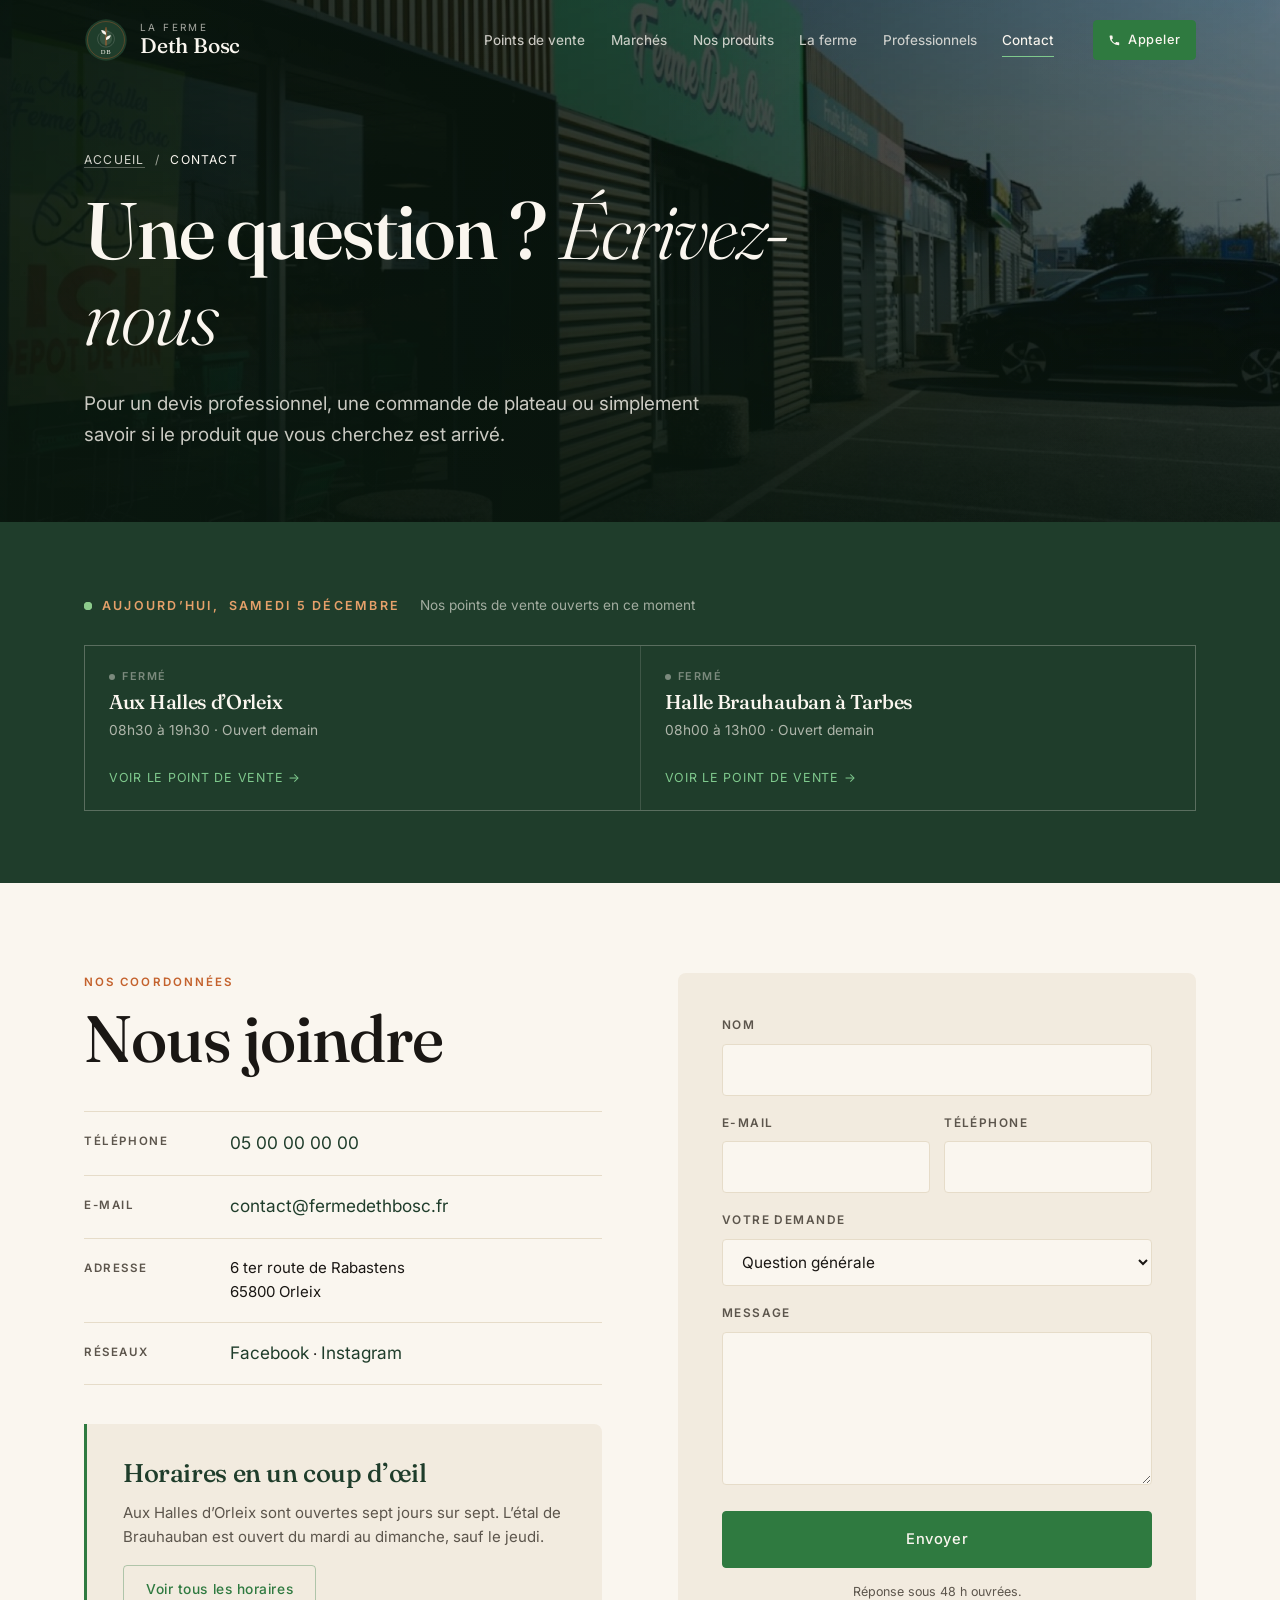
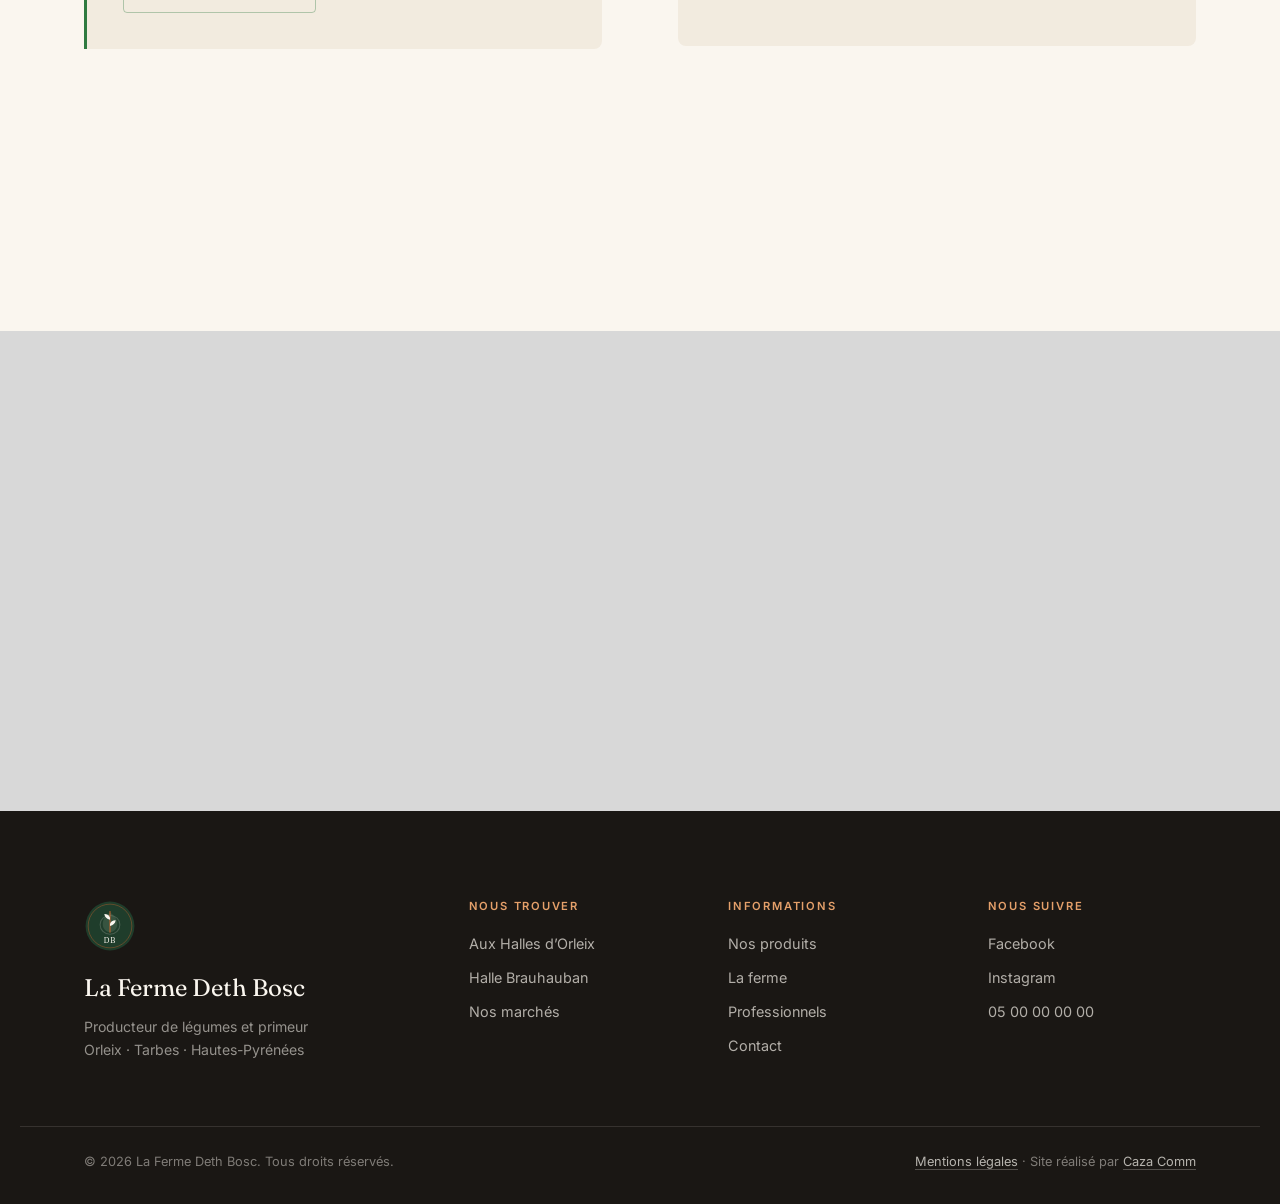
==== contact.html @ b9a53941 "V1.3 : les vraies photos et un bandeau video reseaux sociaux PHOTOS 49 fichiers recus, tries un par " ====
<!doctype html>
<html lang="fr">
<head>
<meta charset="utf-8">
<meta name="viewport" content="width=device-width, initial-scale=1">
<title>Contact | La Ferme Deth Bosc, Orleix et Tarbes</title>
<meta name="description" content="Contactez la Ferme Deth Bosc : téléphone, e-mail, adresse du magasin d’Orleix et formulaire pour vos demandes de devis ou de commandes.">
<link rel="canonical" href="https://cazacomm.github.io/ferme-deth-bosc/contact.html">
<meta name="theme-color" content="#1F3D2B">

<meta property="og:type" content="website">
<meta property="og:locale" content="fr_FR">
<meta property="og:site_name" content="La Ferme Deth Bosc">
<meta property="og:title" content="Contact | La Ferme Deth Bosc, Orleix et Tarbes">
<meta property="og:description" content="Contactez la Ferme Deth Bosc : téléphone, e-mail, adresse du magasin d’Orleix et formulaire pour vos demandes de devis ou de commandes.">
<meta property="og:url" content="https://cazacomm.github.io/ferme-deth-bosc/contact.html">
<meta property="og:image" content="https://cazacomm.github.io/ferme-deth-bosc/assets/img/og-image.jpg">
<meta name="twitter:card" content="summary_large_image">

<link rel="icon" href="assets/img/favicon.svg" type="image/svg+xml">
<link rel="apple-touch-icon" href="assets/img/logo.svg">

<link rel="preconnect" href="https://fonts.googleapis.com">
<link rel="preconnect" href="https://fonts.gstatic.com" crossorigin>
<link href="https://fonts.googleapis.com/css2?family=Fraunces:ital,opsz,wght@0,9..144,300..800;1,9..144,300..700&family=Inter:wght@300;400;500;600&display=swap" rel="stylesheet">
<link rel="stylesheet" href="assets/css/style.css">
</head>
<body class="page">

<a class="skip-link" href="#contenu">Aller au contenu</a>

<!-- ===================================================================
     EN-TÊTE COMMUN : identique sur toutes les pages.
     Toute modification ici doit être répercutée sur chaque fichier .html
     =================================================================== -->
<header class="site-header" id="header">
  <div class="shell header-inner">
    <a class="brand" href="index.html" aria-label="La Ferme Deth Bosc, retour à l’accueil">
      <img src="assets/img/logo.svg" alt="" class="brand__mark" width="44" height="44">
      <span class="brand__text">
        <span class="brand__line1">La Ferme</span>
        <span class="brand__line2">Deth Bosc</span>
      </span>
    </a>

    <nav class="nav" id="nav" aria-label="Navigation principale">
      <a href="points-de-vente.html">Points de vente</a>
      <a href="marches.html">Marchés</a>
      <a href="nos-produits.html">Nos produits</a>
      <a href="la-ferme.html">La ferme</a>
      <a href="professionnels.html">Professionnels</a>
      <a href="contact.html" class="is-active" aria-current="page">Contact</a>
    </nav>

    <a class="btn btn--sm btn--solid header-cta" href="tel:+33500000000" data-needs="telephone">
      <svg viewBox="0 0 24 24" aria-hidden="true" class="ico"><path d="M6.6 10.8a15.1 15.1 0 0 0 6.6 6.6l2.2-2.2a1 1 0 0 1 1-.25 11.4 11.4 0 0 0 3.6.58 1 1 0 0 1 1 1V20a1 1 0 0 1-1 1A17 17 0 0 1 3 4a1 1 0 0 1 1-1h3.5a1 1 0 0 1 1 1c0 1.25.2 2.46.57 3.6a1 1 0 0 1-.25 1z"/></svg>
      <span>Appeler</span>
    </a>

    <button class="burger" id="burger" aria-expanded="false" aria-controls="nav">
      <span class="burger__bars" aria-hidden="true"><span></span><span></span><span></span></span>
      <span class="burger__label">Menu</span>
    </button>
  </div>
</header>
<main id="contenu">
<header class="page-hero">
  <div class="page-hero__media" aria-hidden="true">
    <img src="assets/img/hero/ban-contact.jpg" alt="" fetchpriority="high">
  </div>
  <div class="page-hero__veil" aria-hidden="true"></div>
  <div class="shell page-hero__inner">
    <nav class="crumb" aria-label="Fil d’Ariane">
      <a href="index.html">Accueil</a>
      <span aria-hidden="true">/</span>
      <span aria-current="page">Contact</span>
    </nav>
    <h1 class="page-hero__title">Une question&nbsp;? <span class="ital">Écrivez-nous</span></h1>
    <p class="page-hero__lead">Pour un devis professionnel, une commande de plateau ou simplement savoir si le produit que vous cherchez est arrivé.</p>
  </div>
</header>

<section class="today" id="aujourdhui" aria-labelledby="today-title">
  <div class="shell">
    <div class="today__head">
      <h2 id="today-title" class="today__title">
        <span class="pulse" aria-hidden="true"></span>
        Aujourd’hui, <span id="today-date"></span>
      </h2>
      <p class="today__sub">Nos points de vente ouverts en ce moment</p>
    </div>
    <div class="today__grid" id="today-grid"></div>
  </div>
</section>

<section class="section">
  <div class="shell contact__grid">
    <div class="contact__txt">
      <p class="eyebrow reveal">Nos coordonnées</p>
      <h2 class="sec-title reveal">Nous joindre</h2>
      <ul class="contact__list reveal">
        <li data-needs="telephone">
          <span class="contact__lab">Téléphone</span>
          <a href="tel:+33500000000">05 00 00 00 00</a>
        </li>
        <li data-needs="email">
          <span class="contact__lab">E-mail</span>
          <a href="mailto:contact@fermedethbosc.fr">contact@fermedethbosc.fr</a>
        </li>
        <li>
          <span class="contact__lab">Adresse</span>
          <span>6 ter route de Rabastens<br>65800 Orleix</span>
        </li>
        <li data-needs="reseaux-sociaux">
          <span class="contact__lab">Réseaux</span>
          <span><a href="#" target="_blank" rel="noopener">Facebook</a> · <a href="#" target="_blank" rel="noopener">Instagram</a></span>
        </li>
      </ul>

      <div class="notice reveal" style="margin-top:2.6em">
        <h3>Horaires en un coup d’œil</h3>
        <p>Aux Halles d’Orleix sont ouvertes sept jours sur sept. L’étal de Brauhauban est ouvert du mardi au dimanche, sauf le jeudi.</p>
        <p><a class="btn btn--ghost" href="points-de-vente.html">Voir tous les horaires</a></p>
      </div>
    </div>

    <form class="contact__form reveal" id="ct" action="#" method="post" data-needs="formulaire-backend">
      <div class="field">
        <label for="ct-nom">Nom</label>
        <input id="ct-nom" name="nom" type="text" autocomplete="name" required>
      </div>
      <div class="field-row">
        <div class="field">
          <label for="ct-mail">E-mail</label>
          <input id="ct-mail" name="email" type="email" autocomplete="email" required>
        </div>
        <div class="field">
          <label for="ct-tel">Téléphone</label>
          <input id="ct-tel" name="tel" type="tel" autocomplete="tel">
        </div>
      </div>
      <div class="field">
        <label for="ct-sujet">Votre demande</label>
        <select id="ct-sujet" name="sujet">
          <option>Question générale</option>
          <option>Devis professionnel : demi-gros</option>
          <option>Pomme de terre en gros</option>
          <option>Plateau ou corbeille pour un événement</option>
        </select>
      </div>
      <div class="field">
        <label for="ct-msg">Message</label>
        <textarea id="ct-msg" name="message" rows="5" required></textarea>
      </div>
      <button class="btn btn--solid btn--lg btn--full" type="submit">Envoyer</button>
      <p class="form__note">Réponse sous 48 h ouvrées.</p>
    </form>

  </div>
</section>

<div class="map reveal">
  <iframe
    title="Carte des Halles de la Ferme Deth Bosc à Orleix"
    src="https://www.google.com/maps?q=6+ter+route+de+Rabastens+65800+Orleix&output=embed"
    loading="lazy" referrerpolicy="no-referrer-when-downgrade"></iframe>
</div>

</main>

<!-- ===================================================================
     PIED DE PAGE COMMUN : identique sur toutes les pages.
     =================================================================== -->
<footer class="site-footer">
  <div class="shell footer__grid">
    <div class="footer__brand">
      <img src="assets/img/logo.svg" alt="" width="52" height="52">
      <p class="footer__name">La Ferme Deth Bosc</p>
      <p class="footer__tag">Producteur de légumes et primeur<br>Orleix · Tarbes · Hautes-Pyrénées</p>
    </div>
    <nav class="footer__col" aria-label="Nous trouver">
      <h3>Nous trouver</h3>
      <a href="points-de-vente.html">Aux Halles d’Orleix</a>
      <a href="points-de-vente.html#brauhauban">Halle Brauhauban</a>
      <a href="marches.html">Nos marchés</a>
    </nav>
    <nav class="footer__col" aria-label="Informations">
      <h3>Informations</h3>
      <a href="nos-produits.html">Nos produits</a>
      <a href="la-ferme.html">La ferme</a>
      <a href="professionnels.html">Professionnels</a>
      <a href="contact.html">Contact</a>
    </nav>
    <div class="footer__col">
      <h3>Nous suivre</h3>
      <a href="#" target="_blank" rel="noopener" data-needs="reseaux-sociaux">Facebook</a>
      <a href="#" target="_blank" rel="noopener" data-needs="reseaux-sociaux">Instagram</a>
      <a href="tel:+33500000000" data-needs="telephone">05 00 00 00 00</a>
    </div>
  </div>
  <div class="shell footer__bottom">
    <p>© <span id="year">2026</span> La Ferme Deth Bosc. Tous droits réservés.</p>
    <p><a href="mentions-legales.html">Mentions légales</a> · Site réalisé par <a href="https://cazacomm.fr" target="_blank" rel="noopener">Caza Comm</a></p>
  </div>
</footer>

<script src="assets/js/main.js" defer></script>
</body>
</html>
---- assets/css/style.css ----
/* =========================================================
   La Ferme Deth Bosc, V1
   Direction : Terroir premium
   ========================================================= */

:root{
  /* Couleurs */
  --cream:      #FAF6EF;
  --cream-2:    #F2EBDF;
  --sand:       #E6DCC9;
  --green:      #1F3D2B;   /* fonds sombres */
  --green-2:    #2E5740;
  --green-soft: #8FA98F;
  --green-vif:  #2F7A40;   /* boutons et liens sur fond clair */
  --green-vif-2:#276A38;   /* survol */
  --green-clair:#7FC98D;   /* liens et accents sur fond sombre */
  --terra:      #C4622D;
  --terra-2:    #A44E20;
  --ink:        #1A1714;
  --ink-soft:   #5C554C;
  --white:      #FFFFFF;

  /* Typo */
  --serif: "Fraunces", Georgia, "Times New Roman", serif;
  --sans:  "Inter", -apple-system, BlinkMacSystemFont, "Segoe UI", sans-serif;

  /* Mesures */
  --shell: 1240px;
  --gutter: clamp(20px, 5vw, 64px);
  --radius: 4px;
  --radius-lg: 8px;

  /* Rythme */
  --sec-y: clamp(72px, 11vw, 160px);

  --ease: cubic-bezier(.22,.61,.36,1);
}

/* ---------- Reset ---------- */
*,*::before,*::after{ box-sizing:border-box; }
html{ -webkit-text-size-adjust:100%; }
html:not([data-lenis]) { scroll-behavior:smooth; }
body{
  margin:0;
  background:var(--cream);
  color:var(--ink);
  font-family:var(--sans);
  font-size:clamp(15px,1.05vw,17px);
  line-height:1.65;
  font-weight:400;
  -webkit-font-smoothing:antialiased;
  overflow-x:hidden;
}
img,svg,video,iframe{ display:block; max-width:100%; }
img{ height:auto; }
a{ color:inherit; }
button{ font:inherit; color:inherit; }
h1,h2,h3,h4{ margin:0; font-family:var(--serif); font-weight:500; line-height:1.08; letter-spacing:-.015em; }
p{ margin:0 0 1em; }
ul,ol{ margin:0; padding:0; list-style:none; }
table{ border-collapse:collapse; width:100%; }

.sr-only{
  position:absolute; width:1px; height:1px; padding:0; margin:-1px;
  overflow:hidden; clip:rect(0 0 0 0); white-space:nowrap; border:0;
}
.skip-link{
  position:absolute; left:-9999px; top:0; z-index:200;
  background:var(--green-vif); color:var(--cream); padding:12px 20px;
}
.skip-link:focus{ left:8px; top:8px; }
:focus-visible{ outline:2px solid var(--green-vif); outline-offset:3px; }

.shell{ width:100%; max-width:var(--shell); margin-inline:auto; padding-inline:var(--gutter); }
.ital{ font-style:italic; font-weight:300; }
.ico{ width:1em; height:1em; fill:currentColor; flex:none; }

/* ---------- Typo utilitaires ---------- */
.eyebrow{
  font-family:var(--sans);
  font-size:.72rem; font-weight:600; letter-spacing:.18em; text-transform:uppercase;
  color:var(--terra); margin:0 0 1.1em;
}
.sec-title{
  font-size:clamp(2.1rem,5.4vw,4.1rem);
  margin:0 0 .4em;
}
.sec-lead{
  font-size:clamp(1.02rem,1.5vw,1.2rem);
  color:var(--ink-soft); max-width:56ch; margin:0;
}
.sec-head{ max-width:760px; margin-bottom:clamp(40px,6vw,76px); }
.sec-head--light{ color:var(--cream); }
.sec-head--light .sec-lead{ color:rgba(250,246,239,.72); }
.sec-head--light .eyebrow{ color:#E5A06A; }

.prose p{ color:var(--ink-soft); font-size:1.02rem; }
.prose p:first-child{ color:var(--ink); font-size:1.14rem; }

/* ---------- Boutons ---------- */
.btn{
  --bg:var(--green-vif); --fg:var(--cream); --bd:var(--green-vif);
  display:inline-flex; align-items:center; justify-content:center; gap:.6em;
  padding:.85em 1.6em;
  font-size:.86rem; font-weight:500; letter-spacing:.04em;
  text-decoration:none; border:1px solid var(--bd); border-radius:var(--radius);
  background:var(--bg); color:var(--fg);
  cursor:pointer; position:relative; overflow:hidden;
  transition:transform .35s var(--ease), background .3s, color .3s, border-color .3s;
}
.btn > *{ position:relative; z-index:1; }
.btn:hover{ background:var(--green-vif-2); border-color:var(--green-vif-2); color:var(--white); }
.btn:active{ transform:translateY(1px); }
.btn--ghost{ background:transparent; color:var(--green-vif); border-color:rgba(47,122,64,.34); }
.btn--ghost:hover{ background:var(--green-vif); border-color:var(--green-vif); color:var(--cream); }
.btn--lg{ padding:1.05em 2.1em; font-size:.92rem; }
.btn--sm{ padding:.65em 1.1em; font-size:.8rem; }
.btn--full{ width:100%; }

/* =========================================================
   HEADER
   ========================================================= */
.site-header{
  position:fixed; inset:0 0 auto 0; z-index:100;
  padding:18px 0;
  transition:background .4s var(--ease), padding .4s var(--ease), box-shadow .4s;
}
body.page .site-header{ background:rgba(250,246,239,.9); backdrop-filter:blur(14px); -webkit-backdrop-filter:blur(14px); }
body.page .site-header.is-hero-light{ background:transparent; backdrop-filter:none; -webkit-backdrop-filter:none; }
.site-header.is-stuck{
  background:rgba(250,246,239,.88);
  backdrop-filter:blur(14px); -webkit-backdrop-filter:blur(14px);
  padding:10px 0;
  box-shadow:0 1px 0 rgba(31,61,43,.1);
}
.header-inner{ display:flex; align-items:center; gap:clamp(16px,3vw,40px); }

.brand{ display:flex; align-items:center; gap:12px; text-decoration:none; margin-right:auto; }
.brand__mark{ width:44px; height:44px; transition:transform .5s var(--ease); }
.brand:hover .brand__mark{ transform:rotate(-8deg) scale(1.06); }
.brand__text{ display:flex; flex-direction:column; line-height:1; }
.brand__line1{ font-family:var(--sans); font-size:.62rem; letter-spacing:.24em; text-transform:uppercase; color:var(--ink-soft); }
.brand__line2{ font-family:var(--serif); font-size:1.32rem; font-weight:500; color:var(--green); letter-spacing:-.01em; margin-top:2px; }
.is-hero-light .brand__line1{ color:rgba(250,246,239,.65); }
.is-hero-light .brand__line2{ color:var(--cream); }
.is-hero-light .nav a{ color:rgba(250,246,239,.78); }
.is-hero-light .nav a:hover,
.is-hero-light .nav a.is-active{ color:var(--cream); }
.is-hero-light .nav a::after{ background:var(--green-clair); }
.is-hero-light .burger__bars span{ background:var(--cream); }
.is-hero-light .header-cta{ background:var(--green-vif); color:var(--cream); border-color:var(--green-vif); }
.is-hero-light .header-cta:hover{ background:var(--green-clair); border-color:var(--green-clair); color:#12291B; }

.nav{ display:flex; gap:clamp(14px,2vw,30px); }
.nav a{
  position:relative; text-decoration:none; font-size:.85rem; font-weight:450;
  color:var(--ink-soft); padding:6px 0; transition:color .3s;
}
.nav a::after{
  content:""; position:absolute; left:0; bottom:0; height:1px; width:100%;
  background:var(--green-vif); transform:scaleX(0); transform-origin:right;
  transition:transform .4s var(--ease);
}
.nav a:hover{ color:var(--green-vif); }
.nav a:hover::after{ transform:scaleX(1); transform-origin:left; }
.nav a.is-active{ color:var(--green-vif); }
.nav a.is-active::after{ transform:scaleX(1); }

.burger{
  display:none; align-items:center; gap:9px;
  background:none; border:0; padding:8px 4px; cursor:pointer;
  position:relative; z-index:3;            /* toujours au-dessus du panneau */
}
.burger__bars{ display:block; width:24px; }
.burger__bars span{
  display:block; height:1.5px; background:var(--green); margin:5px 0;
  transition:transform .35s var(--ease), opacity .25s, background .25s;
}
.burger__label{
  font-size:.72rem; font-weight:600; letter-spacing:.14em; text-transform:uppercase;
  color:var(--green); transition:color .25s;
}
.burger[aria-expanded="true"] .burger__bars span:nth-child(1){ transform:translateY(6.5px) rotate(45deg); }
.burger[aria-expanded="true"] .burger__bars span:nth-child(2){ opacity:0; }
.burger[aria-expanded="true"] .burger__bars span:nth-child(3){ transform:translateY(-6.5px) rotate(-45deg); }
/* menu ouvert : le bouton passe en clair sur le panneau vert */
body.nav-open .burger__bars span{ background:var(--cream); }
body.nav-open .burger__label{ color:var(--cream); }
.is-hero-light .burger__label{ color:var(--cream); }

@media (max-width:980px){
  .header-cta span{ display:none; }
  .header-cta{ padding:.7em; position:relative; z-index:3; }
  body.nav-open .header-cta{ opacity:0; pointer-events:none; }
  body.nav-open .site-header{ background:transparent; box-shadow:none; backdrop-filter:none; -webkit-backdrop-filter:none; }
  body.nav-open .brand__line1{ color:rgba(250,246,239,.6); }
  body.nav-open .brand__line2{ color:var(--cream); }
  .brand{ position:relative; z-index:3; }
  .burger{ display:inline-flex; }
  .nav{
    position:fixed; inset:0; z-index:2; background:var(--green);
    flex-direction:column; justify-content:center; align-items:flex-start; gap:4px;
    padding:110px var(--gutter) 60px;
    clip-path:circle(0% at calc(100% - 40px) 40px);
    transition:clip-path .7s var(--ease);
  }
  .nav.is-open{ clip-path:circle(150% at calc(100% - 40px) 40px); }
  .nav a{
    font-family:var(--serif); font-size:clamp(1.7rem,6.6vw,2.4rem); color:var(--cream);
    width:100%; padding:14px 0; border-bottom:1px solid rgba(250,246,239,.14);
    opacity:0; transform:translateY(18px);
    transition:opacity .5s var(--ease), transform .5s var(--ease), color .3s;
  }
  .nav.is-open a{ opacity:1; transform:none; }
  .nav.is-open a:nth-child(1){ transition-delay:.18s }
  .nav.is-open a:nth-child(2){ transition-delay:.24s }
  .nav.is-open a:nth-child(3){ transition-delay:.30s }
  .nav.is-open a:nth-child(4){ transition-delay:.36s }
  .nav.is-open a:nth-child(5){ transition-delay:.42s }
  .nav.is-open a:nth-child(6){ transition-delay:.48s }
  .nav a::after{ background:var(--cream); }
  body.nav-open{ overflow:hidden; }
}

/* =========================================================
   HERO
   ========================================================= */
.hero{
  position:relative; min-height:100svh; display:flex; align-items:flex-end;
  padding:140px 0 clamp(60px,9vw,110px);
  background:linear-gradient(170deg, #17301F 0%, #1F3D2B 45%, #2A4B35 100%);
  color:var(--cream); overflow:hidden; isolation:isolate;
}
/* Diaporama de fond : photos et vidéos qui s'enchaînent en fondu */
.hero__media{
  position:absolute; inset:0; z-index:-2; overflow:hidden;
  background:var(--green);
  opacity:0; transition:opacity 1.2s ease;
}
.hero__media.is-ready{ opacity:1; }
.hero__slide{
  position:absolute; inset:0; margin:0;
  opacity:0; transition:opacity 1.6s var(--ease);
}
.hero__slide.is-active{ opacity:1; }
.hero__slide img,
.hero__slide video{
  width:100%; height:100%; object-fit:cover;
  transform:scale(1.05);
}
.hero__slide.is-active img,
.hero__slide.is-active video{
  animation:kenburns 9.5s linear forwards;
}
@keyframes kenburns{
  from{ transform:scale(1.04) translate3d(0,0,0); }
  to  { transform:scale(1.15) translate3d(-1.4%,-1.2%,0); }
}

/* Voile de lisibilité par-dessus les visuels */
.hero__veil{
  position:absolute; inset:0; z-index:-1;
  background:
    linear-gradient(to right, rgba(9,22,14,.90) 0%, rgba(9,22,14,.60) 48%, rgba(9,22,14,.20) 100%),
    linear-gradient(to top, rgba(9,22,14,.86) 0%, rgba(9,22,14,.34) 52%, rgba(9,22,14,.12) 100%);
}
.hero__inner{ position:relative; }
.hero .eyebrow{ color:#E5A06A; }
.hero__title{
  font-size:clamp(3.2rem,11vw,9rem);
  line-height:.92; letter-spacing:-.035em; margin:0 0 .45em;
}
.hero__title .line{ display:block; overflow:hidden; }
.hero__title .line > span{
  display:block; transform:translateY(110%);
  animation:riseIn 1.1s var(--ease) forwards;
}
.hero__title .line:nth-child(1) > span{ animation-delay:.25s; }
.hero__title .line:nth-child(2) > span{ animation-delay:.38s; }
@keyframes riseIn{ to{ transform:none; } }

.hero__lead{
  max-width:52ch; font-size:clamp(1.02rem,1.6vw,1.25rem);
  color:rgba(250,246,239,.82);
}
.hero__lead em{ color:#E5A06A; font-style:italic; }
.hero__cta{ display:flex; flex-wrap:wrap; gap:14px; margin-top:2.2em; }
.hero__cta .btn--solid{ background:var(--green-vif); color:var(--cream); border-color:var(--green-vif); }
.hero__cta .btn--solid:hover{ background:var(--green-clair); border-color:var(--green-clair); color:#12291B; }
.hero__cta .btn--ghost{ color:var(--cream); border-color:rgba(250,246,239,.4); }
.hero__cta .btn--ghost:hover{ background:rgba(250,246,239,.12); border-color:var(--cream); }

/* =========================================================
   AUJOURD'HUI
   ========================================================= */
.today{ background:var(--green); color:var(--cream); padding:clamp(44px,6vw,72px) 0; }
.today__head{ display:flex; flex-wrap:wrap; align-items:baseline; gap:6px 20px; margin-bottom:28px; }
.today__title{
  font-family:var(--sans); font-size:.78rem; font-weight:600;
  letter-spacing:.18em; text-transform:uppercase; color:#E5A06A;
  display:inline-flex; align-items:center; gap:10px;
}
.pulse{ width:8px; height:8px; border-radius:50%; background:#8CCB8C; position:relative; }
.pulse::after{
  content:""; position:absolute; inset:0; border-radius:50%; background:#8CCB8C;
  animation:pulse 2s ease-out infinite;
}
@keyframes pulse{ to{ transform:scale(3.4); opacity:0 } }
.today__sub{ font-size:.85rem; color:rgba(250,246,239,.6); margin:0; }

.today__grid{ display:grid; grid-template-columns:repeat(auto-fit,minmax(250px,1fr)); gap:1px; background:rgba(250,246,239,.14); border:1px solid rgba(250,246,239,.14); }
.tcard{ background:var(--green); padding:22px 24px; display:flex; flex-direction:column; gap:6px; transition:background .35s; }
.tcard:hover{ background:var(--green-2); }
.tcard__status{ font-size:.68rem; font-weight:600; letter-spacing:.14em; text-transform:uppercase; display:inline-flex; align-items:center; gap:7px; }
.tcard__status::before{ content:""; width:6px; height:6px; border-radius:50%; background:currentColor; }
.tcard--open .tcard__status{ color:var(--green-clair); }
.tcard--soon .tcard__status{ color:#E8C46A; }
.tcard--closed .tcard__status{ color:rgba(250,246,239,.42); }
.tcard__name{ font-family:var(--serif); font-size:1.25rem; }
.tcard__meta{ font-size:.86rem; color:rgba(250,246,239,.66); }
.tcard__link{ margin-top:6px; font-size:.78rem; letter-spacing:.06em; text-transform:uppercase; color:var(--green-clair); text-decoration:none; }
.tcard__link:hover{ text-decoration:underline; }
.today__none{ padding:22px 24px; background:var(--green); color:rgba(250,246,239,.6); grid-column:1/-1; }

/* =========================================================
   PILIERS
   ========================================================= */
.pillars{ padding:clamp(60px,9vw,120px) 0; background:var(--cream-2); }
.pillars__grid{ display:grid; grid-template-columns:repeat(auto-fit,minmax(250px,1fr)); gap:clamp(28px,5vw,64px); }
.pillar__num{
  font-family:var(--serif); font-size:.9rem; font-style:italic;
  color:var(--terra); display:block; margin-bottom:14px;
}
.pillar h3{ font-size:clamp(1.3rem,2.2vw,1.65rem); margin-bottom:.5em; color:var(--green); }
.pillar .amp{ font-style:italic; font-weight:300; color:var(--terra); }
.pillar p{ color:var(--ink-soft); font-size:.97rem; margin:0; }

/* =========================================================
   SECTIONS génériques
   ========================================================= */
.section{ padding:var(--sec-y) 0; position:relative; }
section[id], article[id]{ scroll-margin-top:92px; }
/* une section qui suit directement une bannière n'a pas besoin d'autant d'air */
.page-hero + .section,
.page-hero + .today + .section{ padding-top:clamp(52px,7vw,96px); }

/* ---------- Bannière des pages intérieures ---------- */
.page-hero{
  position:relative; isolation:isolate; overflow:hidden;
  display:flex; align-items:flex-end;
  min-height:clamp(340px,46svh,520px);
  padding:150px 0 clamp(40px,6vw,72px);
  background:var(--green); color:var(--cream);
}
.page-hero__media{ position:absolute; inset:0; z-index:-2; }
.page-hero__media img{ width:100%; height:100%; object-fit:cover; animation:slowZoom 18s ease-out forwards; }
@keyframes slowZoom{ from{ transform:scale(1.02) } to{ transform:scale(1.1) } }
.page-hero__veil{
  position:absolute; inset:0; z-index:-1;
  background:
    linear-gradient(to right, rgba(9,22,14,.90) 0%, rgba(9,22,14,.70) 52%, rgba(9,22,14,.36) 100%),
    linear-gradient(to top, rgba(9,22,14,.86) 0%, rgba(9,22,14,.44) 55%, rgba(9,22,14,.26) 100%);
}
.crumb{ font-size:.76rem; letter-spacing:.1em; text-transform:uppercase; color:rgba(250,246,239,.6); margin-bottom:1.4em; }
.crumb a{ color:rgba(250,246,239,.82); text-decoration:none; border-bottom:1px solid rgba(250,246,239,.3); }
.crumb a:hover{ color:var(--cream); border-color:var(--cream); }
.crumb span{ padding:0 .5em; }
.crumb span[aria-current]{ padding:0; color:var(--cream); }
.page-hero__title{ font-size:clamp(2.4rem,6.4vw,5rem); letter-spacing:-.025em; margin:0 0 .35em; max-width:16ch; }
.page-hero__lead{ max-width:54ch; font-size:clamp(1rem,1.5vw,1.18rem); color:rgba(250,246,239,.8); margin:0; }
@media (prefers-reduced-motion:reduce){ .page-hero__media img{ animation:none; } }

/* ---------- Cartes de renvoi (accueil) ---------- */
.places{ display:grid; grid-template-columns:repeat(auto-fit,minmax(280px,1fr)); gap:clamp(18px,2.4vw,30px); }
.place{
  display:flex; flex-direction:column; text-decoration:none; color:inherit;
  border:1px solid var(--sand); border-radius:var(--radius-lg); overflow:hidden;
  background:var(--cream);
  transition:transform .45s var(--ease), box-shadow .45s var(--ease), border-color .3s;
}
.place:hover{ transform:translateY(-5px); box-shadow:0 18px 44px rgba(26,23,20,.12); border-color:var(--green-vif); }
.place__media{ position:relative; display:block; overflow:hidden; background:var(--sand); }
.place__media img{ width:100%; aspect-ratio:4/3; object-fit:cover; transition:transform 1s var(--ease); }
.place:hover .place__media img{ transform:scale(1.06); }
.place__body{ display:flex; flex-direction:column; gap:.45em; padding:clamp(20px,2.4vw,28px); flex:1; }
.place__kicker{ font-size:.68rem; font-weight:600; letter-spacing:.16em; text-transform:uppercase; color:var(--terra); }
.place__name{ font-family:var(--serif); font-size:clamp(1.3rem,2.2vw,1.65rem); color:var(--green); line-height:1.15; }
.place__meta{ font-size:.9rem; color:var(--ink-soft); }
.place__more{
  margin-top:auto; padding-top:1.1em; font-size:.78rem; font-weight:500;
  letter-spacing:.06em; text-transform:uppercase; color:var(--green-vif);
}
.place__more::after{ content:"\2192"; display:inline-block; margin-left:.45em; transition:transform .3s var(--ease); }
.place:hover .place__more::after{ transform:translateX(5px); }

/* ---------- Vignettes de renvoi ---------- */
.teasers{ display:grid; grid-template-columns:repeat(4,1fr); gap:clamp(12px,1.6vw,20px); }
.teaser{
  position:relative; display:block; overflow:hidden; border-radius:var(--radius-lg);
  text-decoration:none; background:var(--green); isolation:isolate;
}
.teaser img{ width:100%; aspect-ratio:1/1; object-fit:cover; transition:transform 1s var(--ease); }
.teaser::after{
  content:""; position:absolute; inset:0;
  background:linear-gradient(to top, rgba(12,26,17,.82) 0%, rgba(12,26,17,.18) 55%, transparent 78%);
}
.teaser:hover img{ transform:scale(1.07); }
.teaser span{
  position:absolute; left:0; right:0; bottom:0; z-index:2;
  padding:clamp(14px,1.8vw,22px);
  font-family:var(--serif); font-size:clamp(1rem,1.5vw,1.25rem); color:var(--cream);
}
@media (max-width:700px){ .teasers{ grid-template-columns:repeat(2,1fr); } }

.sec-foot{ margin-top:clamp(32px,4vw,52px); text-align:center; }

/* ---------- Bande d'appel à l'action ---------- */
.band{ background:var(--green); color:var(--cream); padding:clamp(52px,7vw,96px) 0; }
.band--soft{ background:var(--cream-2); color:var(--ink); }
.band__inner{ display:flex; flex-wrap:wrap; align-items:center; justify-content:space-between; gap:28px 48px; }
.band__inner > div:first-child{ flex:1 1 440px; }
.band .sec-title{ margin-bottom:.3em; }
.band .sec-lead{ color:rgba(250,246,239,.74); }
.band--soft .sec-lead{ color:var(--ink-soft); }
.band .eyebrow{ color:#E5A06A; }
.band--soft .eyebrow{ color:var(--terra); }
.band .sec-title{ color:inherit; }
.band .btn--solid{ background:var(--cream); color:var(--green); border-color:var(--cream); }
.band .btn--solid:hover{ background:var(--green-clair); border-color:var(--green-clair); color:#12291B; }
.band--soft .btn--solid{ background:var(--green-vif); color:var(--cream); border-color:var(--green-vif); }
.band--soft .btn--solid:hover{ background:var(--green-vif-2); border-color:var(--green-vif-2); }

/* ---------- Encart d'information ---------- */
.notice{
  margin-top:clamp(36px,5vw,64px);
  background:var(--cream-2); border-left:3px solid var(--green-vif);
  padding:clamp(22px,3vw,36px); border-radius:0 var(--radius-lg) var(--radius-lg) 0;
}
.notice--wide{ margin-top:0; }
.notice h2,.notice h3{ font-size:clamp(1.2rem,2vw,1.6rem); color:var(--green); margin-bottom:.5em; }
.notice p{ color:var(--ink-soft); max-width:70ch; }
.notice p:last-child{ margin-bottom:0; }
.notice a{ color:var(--green-vif); }

/* ---------- Mentions légales ---------- */
.legal__body{ max-width:800px; }
.legal__body h2{ font-size:clamp(1.3rem,2.4vw,1.8rem); color:var(--green); margin:2.2em 0 .6em; }
.legal__body h2:first-of-type{ margin-top:1.4em; }
.legal__body p,.legal__body li{ color:var(--ink-soft); }
.legal__body ul{ list-style:disc; padding-left:1.2em; margin-bottom:1em; }
.legal__body .todo{
  background:rgba(196,98,45,.08); border-left:3px solid var(--terra);
  padding:14px 18px; font-size:.9rem;
}
section[id], article[id]{ scroll-margin-top:92px; }

/* ---------- Points de vente ---------- */
.shops{ display:flex; flex-direction:column; gap:clamp(56px,9vw,120px); }
.shop{ display:grid; grid-template-columns:1.05fr .95fr; gap:clamp(28px,5vw,72px); align-items:center; }
.shop--alt{ direction:rtl; }
.shop--alt > *{ direction:ltr; }

.shop__media{ position:relative; overflow:hidden; border-radius:var(--radius-lg); background:var(--sand); }
.shop__media img{ width:100%; aspect-ratio:4/3; object-fit:cover; transform:scale(1.02); transition:transform 1.1s var(--ease); }
.shop:hover .shop__media img{ transform:scale(1.06); }
.shop__badge{
  position:absolute; top:16px; left:16px;
  background:var(--cream); color:var(--green);
  font-size:.68rem; font-weight:600; letter-spacing:.12em; text-transform:uppercase;
  padding:8px 14px; border-radius:100px;
  display:inline-flex; align-items:center; gap:7px;
  box-shadow:0 4px 18px rgba(26,23,20,.14);
}
.shop__badge::before{ content:""; width:6px; height:6px; border-radius:50%; background:currentColor; }
.shop__badge.is-open{ color:var(--green-vif); }
.shop__badge.is-closed{ color:var(--ink-soft); }

.shop__kicker{ font-size:.7rem; font-weight:600; letter-spacing:.18em; text-transform:uppercase; color:var(--terra); margin:0 0 .9em; }
.shop__name{ font-size:clamp(1.8rem,3.6vw,2.9rem); color:var(--green); margin-bottom:.5em; }
.shop__addr{ display:flex; gap:10px; font-size:.97rem; color:var(--ink-soft); line-height:1.5; }
.shop__addr .ico{ width:1.1em; height:1.1em; margin-top:.25em; color:var(--terra); }

.shop__tags{ display:flex; flex-wrap:wrap; gap:7px; margin:1.6em 0; }
.shop__tags li{
  font-size:.76rem; letter-spacing:.02em; padding:.42em .9em;
  border:1px solid var(--sand); border-radius:100px; color:var(--ink-soft);
  background:var(--cream-2); transition:border-color .3s, color .3s;
}
.shop__tags li:hover{ border-color:var(--green-vif); color:var(--green-vif); }

.hours{ margin:0 0 1.8em; font-size:.92rem; }
.hours tr{ border-top:1px solid var(--sand); }
.hours tr:last-child{ border-bottom:1px solid var(--sand); }
.hours tr.is-today{ background:rgba(47,122,64,.08); }
.hours tr.is-today th{ color:var(--green-vif); font-weight:600; }
.hours th{ text-align:left; font-weight:450; padding:.62em 0; color:var(--ink-soft); width:38%; }
.hours td{ text-align:right; padding:.62em 0; color:var(--ink); font-variant-numeric:tabular-nums; }
.hours td.is-closed{ color:var(--green-soft); }
.hours .sep{ color:var(--sand); padding:0 .35em; }
@media (max-width:560px){
  .hours .slot{ display:block; }
  .hours .sep{ display:none; }
  .hours th{ width:32%; }
}

.shop__actions{ display:flex; flex-wrap:wrap; gap:12px; }

@media (max-width:860px){
  .shop, .shop--alt{ grid-template-columns:1fr; direction:ltr; }
}

/* ---------- Marchés ---------- */
.section--markets{ background:var(--cream-2); }
.markets{
  display:grid; grid-template-columns:repeat(auto-fit,minmax(230px,1fr));
  gap:1px; background:var(--sand); border:1px solid var(--sand);
  margin-bottom:clamp(40px,6vw,72px);
}
.market{
  background:var(--cream-2); padding:clamp(24px,3vw,36px);
  display:flex; flex-direction:column; gap:8px;
  transition:background .4s var(--ease), transform .4s var(--ease);
  position:relative;
}
.market:hover{ background:var(--cream); }
.market--today{ background:var(--green); color:var(--cream); }
.market--today:hover{ background:var(--green-2); }
.market__day{ font-size:.7rem; font-weight:600; letter-spacing:.18em; text-transform:uppercase; color:var(--terra); }
.market--today .market__day{ color:#E5A06A; }
.market__place{ font-family:var(--serif); font-size:clamp(1.35rem,2.4vw,1.75rem); line-height:1.1; color:var(--green); }
.market--today .market__place{ color:var(--cream); }
.market__town{
  display:block; margin-top:.25em;
  font-family:var(--sans); font-size:.78rem; font-weight:500;
  letter-spacing:.12em; text-transform:uppercase; color:var(--ink-soft);
}
.market--today .market__town{ color:rgba(250,246,239,.62); }
.market__hour{ font-size:.88rem; color:var(--ink-soft); font-variant-numeric:tabular-nums; }
.market--today .market__hour{ color:rgba(250,246,239,.7); }
.market__flag{
  margin-top:auto; padding-top:14px;
  font-size:.68rem; letter-spacing:.14em; text-transform:uppercase; color:var(--green-clair);
}
.markets__band{ margin:0; overflow:hidden; border-radius:var(--radius-lg); background:var(--sand); }
.markets__band img{ width:100%; aspect-ratio:8/3; object-fit:cover; }

/* ---------- Rayons ---------- */
.rayons{ display:grid; grid-template-columns:repeat(6,1fr); gap:clamp(12px,1.6vw,22px); }
.rayon{
  position:relative; overflow:hidden; border-radius:var(--radius-lg);
  grid-column:span 2; background:var(--green); isolation:isolate;
}
.rayon--wide{ grid-column:span 6; }
.rayon img{ width:100%; height:100%; object-fit:cover; aspect-ratio:1/1; transition:transform 1s var(--ease), filter .6s; }
.rayon--wide img{ aspect-ratio:10/6; }
.rayon::after{
  content:""; position:absolute; inset:0;
  background:linear-gradient(to top, rgba(12,26,17,.82) 0%, rgba(12,26,17,.24) 48%, transparent 72%);
  transition:opacity .5s;
}
.rayon:hover img{ transform:scale(1.07); }
.rayon__txt{ position:absolute; left:0; right:0; bottom:0; z-index:2; padding:clamp(18px,2.4vw,32px); color:var(--cream); }
.rayon__txt h3{ font-size:clamp(1.15rem,2vw,1.7rem); margin-bottom:.25em; }
.rayon--wide .rayon__txt h3{ font-size:clamp(1.6rem,3.4vw,2.6rem); }
.rayon__txt p{
  margin:0; font-size:.88rem; color:rgba(250,246,239,.78); max-width:44ch;
  max-height:0; overflow:hidden;
  opacity:0; transform:translateY(10px);
  transition:max-height .5s var(--ease), margin .5s var(--ease),
             opacity .45s var(--ease), transform .45s var(--ease);
}
.rayon:hover .rayon__txt p,
.rayon:focus-within .rayon__txt p{ max-height:9em; margin-top:.45em; opacity:1; transform:none; }
@media (hover:none){
  .rayon__txt p{ max-height:9em; margin-top:.45em; opacity:1; transform:none; }
}
@media (max-width:900px){
  .rayons{ grid-template-columns:repeat(4,1fr); }
  .rayon{ grid-column:span 2; }
  .rayon--wide{ grid-column:span 4; }
}
@media (max-width:560px){
  .rayons{ grid-template-columns:repeat(2,1fr); }
  .rayon--wide{ grid-column:span 2; }
}

/* ---------- La ferme ---------- */
.section--ferme{ background:var(--cream-2); overflow:hidden; }
.ferme__grid{ display:grid; grid-template-columns:.95fr 1.05fr; gap:clamp(36px,6vw,90px); align-items:center; }
.ferme__media{ position:relative; }
.ferme__media > img{
  width:100%; aspect-ratio:4/3; object-fit:cover;
  border-radius:var(--radius-lg); background:var(--sand);
}
.ferme__inset{
  position:absolute; right:-6%; bottom:-14%; width:36%; margin:0;
  border-radius:var(--radius-lg); overflow:hidden;
  border:8px solid var(--cream-2); background:var(--sand);
  box-shadow:0 20px 50px rgba(26,23,20,.16);
}
.ferme__inset img{ width:100%; aspect-ratio:1/1; object-fit:cover; }

.stats{ display:flex; flex-wrap:wrap; gap:18px clamp(20px,3vw,44px); margin-top:2.6em; padding-top:2em; border-top:1px solid var(--sand); }
.stat{ display:flex; flex-direction:column; gap:2px; }
.stat__n{ font-family:var(--serif); font-size:clamp(2rem,3.6vw,2.9rem); color:var(--terra); line-height:1; }
.stat__l{ font-size:.78rem; letter-spacing:.08em; text-transform:uppercase; color:var(--ink-soft); }
@media (max-width:860px){ .ferme__grid{ grid-template-columns:1fr; } .ferme__inset{ right:0; width:38%; } }

/* ---------- Professionnels ---------- */
.section--pros{ background:var(--green); color:var(--cream); }
.pros__grid{ display:grid; grid-template-columns:repeat(auto-fit,minmax(260px,1fr)); gap:1px; background:rgba(250,246,239,.16); border:1px solid rgba(250,246,239,.16); }
.pro-card{
  background:var(--green); padding:clamp(28px,3.4vw,44px);
  display:flex; flex-direction:column; gap:.4em;
  transition:background .4s var(--ease);
}
.pro-card:hover{ background:var(--green-2); }
.pro-card--feature{ background:#254532; }
.pro-card h3{ font-size:clamp(1.25rem,2.1vw,1.6rem); margin-bottom:.35em; }
.pro-card p{ font-size:.94rem; color:rgba(250,246,239,.72); margin:0; }
.tag{
  align-self:flex-start; font-size:.62rem; font-weight:600; letter-spacing:.16em; text-transform:uppercase;
  color:#E5A06A; border:1px solid rgba(229,160,106,.42); padding:.4em .8em; border-radius:100px;
  margin-bottom:1em;
}
.pros__cta{ margin-top:clamp(40px,5vw,64px); display:flex; flex-wrap:wrap; align-items:center; gap:20px 32px; }
.pros__cta p{ margin:0; font-family:var(--serif); font-size:clamp(1.2rem,2.4vw,1.8rem); font-style:italic; font-weight:300; }
.section--pros .btn--solid{ background:var(--cream); color:var(--green); border-color:var(--cream); }
.section--pros .btn--solid:hover{ background:var(--terra); border-color:var(--terra); color:var(--white); }

/* ---------- Galerie ---------- */
.gallery{ display:grid; grid-template-columns:repeat(4,1fr); gap:clamp(12px,1.6vw,20px); }
.gal{ margin:0; overflow:hidden; border-radius:var(--radius-lg); background:var(--sand); position:relative; }
.gal img,.gal video{ width:100%; height:100%; object-fit:cover; aspect-ratio:4/5; transition:transform 1s var(--ease); }
.gal:hover img{ transform:scale(1.06); }
.gal--video{ grid-column:span 4; }
.gal--video img,.gal--video video{ aspect-ratio:16/9; }
.gal__play{
  position:absolute; left:50%; top:50%; translate:-50% -50%;
  width:clamp(58px,7vw,84px); aspect-ratio:1; border-radius:50%;
  background:rgba(250,246,239,.92); display:grid; place-items:center;
  transition:transform .4s var(--ease), background .3s;
}
.gal__play::after{
  content:""; border-left:14px solid var(--green);
  border-top:9px solid transparent; border-bottom:9px solid transparent;
  margin-left:4px;
}
.gal--video:hover .gal__play{ transform:translate(-50%,-50%) scale(1.12); background:var(--cream); }
@media (max-width:700px){ .gallery{ grid-template-columns:repeat(2,1fr); } .gal--video{ grid-column:span 2; } }

.socials{ margin-top:clamp(40px,5vw,64px); display:flex; flex-wrap:wrap; align-items:center; gap:16px 32px; }
.socials__label{ margin:0; font-family:var(--serif); font-style:italic; font-size:1.15rem; color:var(--green); }
.socials__links{ display:flex; gap:12px; }
.social{
  display:inline-flex; align-items:center; gap:9px; text-decoration:none;
  border:1px solid var(--sand); border-radius:100px; padding:.6em 1.2em;
  font-size:.84rem; color:var(--ink-soft);
  transition:background .3s, color .3s, border-color .3s, transform .3s var(--ease);
}
.social svg{ width:1.1em; height:1.1em; fill:currentColor; }
.social:hover{ background:var(--green-vif); border-color:var(--green-vif); color:var(--cream); transform:translateY(-2px); }

/* ---------- Contact ---------- */
.section--contact{ padding-bottom:0; }
.contact__grid{ display:grid; grid-template-columns:1fr 1fr; gap:clamp(36px,6vw,90px); align-items:start; margin-bottom:var(--sec-y); }
.contact__list{ margin-top:2.4em; display:flex; flex-direction:column; }
.contact__list li{ display:grid; grid-template-columns:130px 1fr; gap:16px; padding:1.1em 0; border-top:1px solid var(--sand); }
.contact__list li:last-child{ border-bottom:1px solid var(--sand); }
.contact__lab{ font-size:.72rem; font-weight:600; letter-spacing:.14em; text-transform:uppercase; color:var(--ink-soft); padding-top:.3em; }
.contact__list a{ text-decoration:none; font-size:1.08rem; color:var(--green); border-bottom:1px solid transparent; transition:border-color .3s, color .3s; }
.contact__list a:hover{ color:var(--green-vif); border-color:var(--green-vif); }

.contact__form{ background:var(--cream-2); padding:clamp(26px,3.4vw,44px); border-radius:var(--radius-lg); }
.field{ margin-bottom:18px; }
.field-row{ display:grid; grid-template-columns:1fr 1fr; gap:14px; }
.field label{ display:block; font-size:.74rem; font-weight:600; letter-spacing:.12em; text-transform:uppercase; color:var(--ink-soft); margin-bottom:8px; }
.field input,.field select,.field textarea{
  width:100%; font:inherit; font-size:.96rem; color:var(--ink);
  background:var(--cream); border:1px solid var(--sand); border-radius:var(--radius);
  padding:.8em 1em; transition:border-color .3s, box-shadow .3s;
}
.field textarea{ resize:vertical; }
.field input:focus,.field select:focus,.field textarea:focus{
  outline:none; border-color:var(--green-vif); box-shadow:0 0 0 3px rgba(47,122,64,.16);
}
.form__note{ margin:14px 0 0; font-size:.78rem; color:var(--ink-soft); text-align:center; }
@media (max-width:860px){ .contact__grid{ grid-template-columns:1fr; } }

.map{ height:clamp(320px,42vw,480px); background:var(--sand); filter:grayscale(1) contrast(.95); transition:filter .6s; }
.map:hover{ filter:none; }
.map iframe{ width:100%; height:100%; border:0; }

/* =========================================================
   FOOTER
   ========================================================= */
.site-footer{ background:var(--ink); color:var(--cream); padding:clamp(56px,7vw,90px) 0 32px; }
.footer__grid{ display:grid; grid-template-columns:1.6fr 1fr 1fr 1fr; gap:clamp(28px,4vw,56px); }
.footer__brand img{ margin-bottom:16px; }
.footer__name{ font-family:var(--serif); font-size:1.5rem; margin:0 0 .3em; }
.footer__tag{ font-size:.88rem; color:rgba(250,246,239,.55); margin:0; }
.footer__col h3{ font-family:var(--sans); font-size:.7rem; font-weight:600; letter-spacing:.16em; text-transform:uppercase; color:#E5A06A; margin-bottom:1.3em; }
.footer__col a{ display:block; text-decoration:none; font-size:.9rem; color:rgba(250,246,239,.68); padding:.35em 0; transition:color .3s, transform .3s var(--ease); }
.footer__col a:hover{ color:var(--cream); transform:translateX(4px); }
.footer__bottom{
  margin-top:clamp(40px,5vw,64px); padding-top:24px; border-top:1px solid rgba(250,246,239,.12);
  display:flex; flex-wrap:wrap; justify-content:space-between; gap:8px 24px;
  font-size:.8rem; color:rgba(250,246,239,.45);
}
.footer__bottom p{ margin:0; }
.footer__bottom a{ color:rgba(250,246,239,.7); text-decoration:none; border-bottom:1px solid rgba(250,246,239,.25); }
.footer__bottom a:hover{ color:var(--cream); }
@media (max-width:860px){ .footer__grid{ grid-template-columns:1fr 1fr; } }

/* =========================================================
   ANIMATIONS D'APPARITION
   ========================================================= */
.reveal{ opacity:0; transform:translateY(26px); }
.reveal.is-in{
  opacity:1; transform:none;
  transition:opacity .9s var(--ease), transform .9s var(--ease);
}
.reveal.is-in{ transition-delay:var(--d,0s); }

@media (prefers-reduced-motion:reduce){
  *,*::before,*::after{ animation-duration:.01ms !important; animation-iteration-count:1 !important; transition-duration:.01ms !important; }
  .reveal{ opacity:1; transform:none; }
  .hero__title .line > span{ transform:none; }
  .hero__slide.is-active img,
  .hero__slide.is-active video{ animation:none; transform:scale(1.04); }
  html{ scroll-behavior:auto; }
}


/* =========================================================
   PHOTOS RÉELLES
   ========================================================= */

/* Mention "illustration" sur les visuels qui ne sont pas encore
   des photos du client. À retirer avec la photo qu'elle accompagne. */
.illus{
  position:absolute; right:12px; bottom:12px; z-index:3;
  background:rgba(9,22,14,.72); color:rgba(250,246,239,.9);
  font-size:.6rem; font-weight:600; letter-spacing:.14em; text-transform:uppercase;
  padding:.45em .8em; border-radius:100px;
  backdrop-filter:blur(6px); -webkit-backdrop-filter:blur(6px);
  pointer-events:none;
}
.illus--hero{ right:auto; left:var(--gutter); bottom:18px; }
.place__media, .shop__media, .mphoto, .pro-card__media{ position:relative; }

/* Marchés : trois visuels */
.market-photos{
  display:grid; grid-template-columns:repeat(3,1fr);
  gap:clamp(12px,1.6vw,20px);
  margin-top:clamp(36px,5vw,64px);
}
.mphoto{ margin:0; overflow:hidden; border-radius:var(--radius-lg); background:var(--sand); }
.mphoto img{ width:100%; aspect-ratio:4/3; object-fit:cover; transition:transform 1s var(--ease); }
.mphoto:hover img{ transform:scale(1.05); }
@media (max-width:700px){
  .market-photos{ grid-template-columns:1fr; }
  .mphoto img{ aspect-ratio:16/10; }
}

.photo-note{
  margin-top:1.2em; font-size:.82rem; font-style:italic; color:var(--ink-soft);
}

/* Professionnels : une photo par offre */
.pro-card{ padding:0; overflow:hidden; }
.pro-card__media{ order:-1; margin:0 0 clamp(20px,2.4vw,28px); }
.pro-card__media img{ width:100%; aspect-ratio:3/2; object-fit:cover; display:block; }
.pro-card > :not(.pro-card__media){ margin-left:clamp(28px,3.4vw,44px); margin-right:clamp(28px,3.4vw,44px); }
.pro-card > :last-child{ margin-bottom:clamp(28px,3.4vw,44px); }
.pro-card .tag{ margin-top:0; }

/* Titre sur deux tons dans la mosaïque des rayons */
.rayon__txt .ital{ color:rgba(250,246,239,.82); }

/* =========================================================
   RÉSEAUX SOCIAUX : bandeau vidéo
   ========================================================= */
.section--social{
  background:var(--green); color:var(--cream);
  padding:clamp(60px,8vw,120px) 0 clamp(48px,6vw,88px);
  overflow:hidden;
}
.section--social .sec-head{ margin-bottom:clamp(32px,4vw,54px); }

.reels{
  overflow-x:auto; overflow-y:hidden;
  -webkit-overflow-scrolling:touch;
  scrollbar-width:none;
  padding-inline:var(--gutter);
  /* les bords s'estompent pour montrer que ça continue */
  -webkit-mask-image:linear-gradient(to right, transparent, #000 4%, #000 96%, transparent);
          mask-image:linear-gradient(to right, transparent, #000 4%, #000 96%, transparent);
}
.reels::-webkit-scrollbar{ display:none; }
.reels:focus-visible{ outline:2px solid var(--green-clair); outline-offset:-4px; }

.reels__track{
  display:flex; gap:clamp(12px,1.4vw,18px);
  width:max-content; padding-block:4px;
}

.reel{
  position:relative; flex:none;
  width:clamp(190px,17vw,250px); aspect-ratio:9/16;
  border-radius:var(--radius-lg); overflow:hidden;
  background:#132419;
  box-shadow:0 10px 30px rgba(0,0,0,.28);
  transition:transform .5s var(--ease), box-shadow .5s var(--ease);
}
.reel::after{
  content:""; position:absolute; inset:0; pointer-events:none;
  background:linear-gradient(to top, rgba(9,22,14,.78) 0%, rgba(9,22,14,.12) 38%, transparent 62%);
}
.reel video,
.reel img{ width:100%; height:100%; object-fit:cover; display:block; }
.reels:hover .reel{ transform:scale(.985); }
.reels .reel:hover{ transform:scale(1.03); box-shadow:0 16px 40px rgba(0,0,0,.4); }

.reel__cap{
  position:absolute; left:0; right:0; bottom:0; z-index:2;
  padding:14px 16px;
  font-size:.82rem; font-weight:450; line-height:1.3;
  color:var(--cream);
}

.socials--light{ margin-top:clamp(36px,4.5vw,60px); }
.socials--light .socials__label{ color:var(--cream); }
.socials--light .social{
  border-color:rgba(250,246,239,.3); color:rgba(250,246,239,.85);
}
.socials--light .social:hover{
  background:var(--cream); border-color:var(--cream); color:var(--green);
}

/* Galerie : vignette large sans bouton lecture */
.gal--wide{ grid-column:span 4; }
.gal--wide img{ aspect-ratio:16/9; }
@media (max-width:700px){ .gal--wide{ grid-column:span 2; } }

@media (prefers-reduced-motion:reduce){
  .reels{ scroll-behavior:auto; }
  .reel{ transition:none; }
}
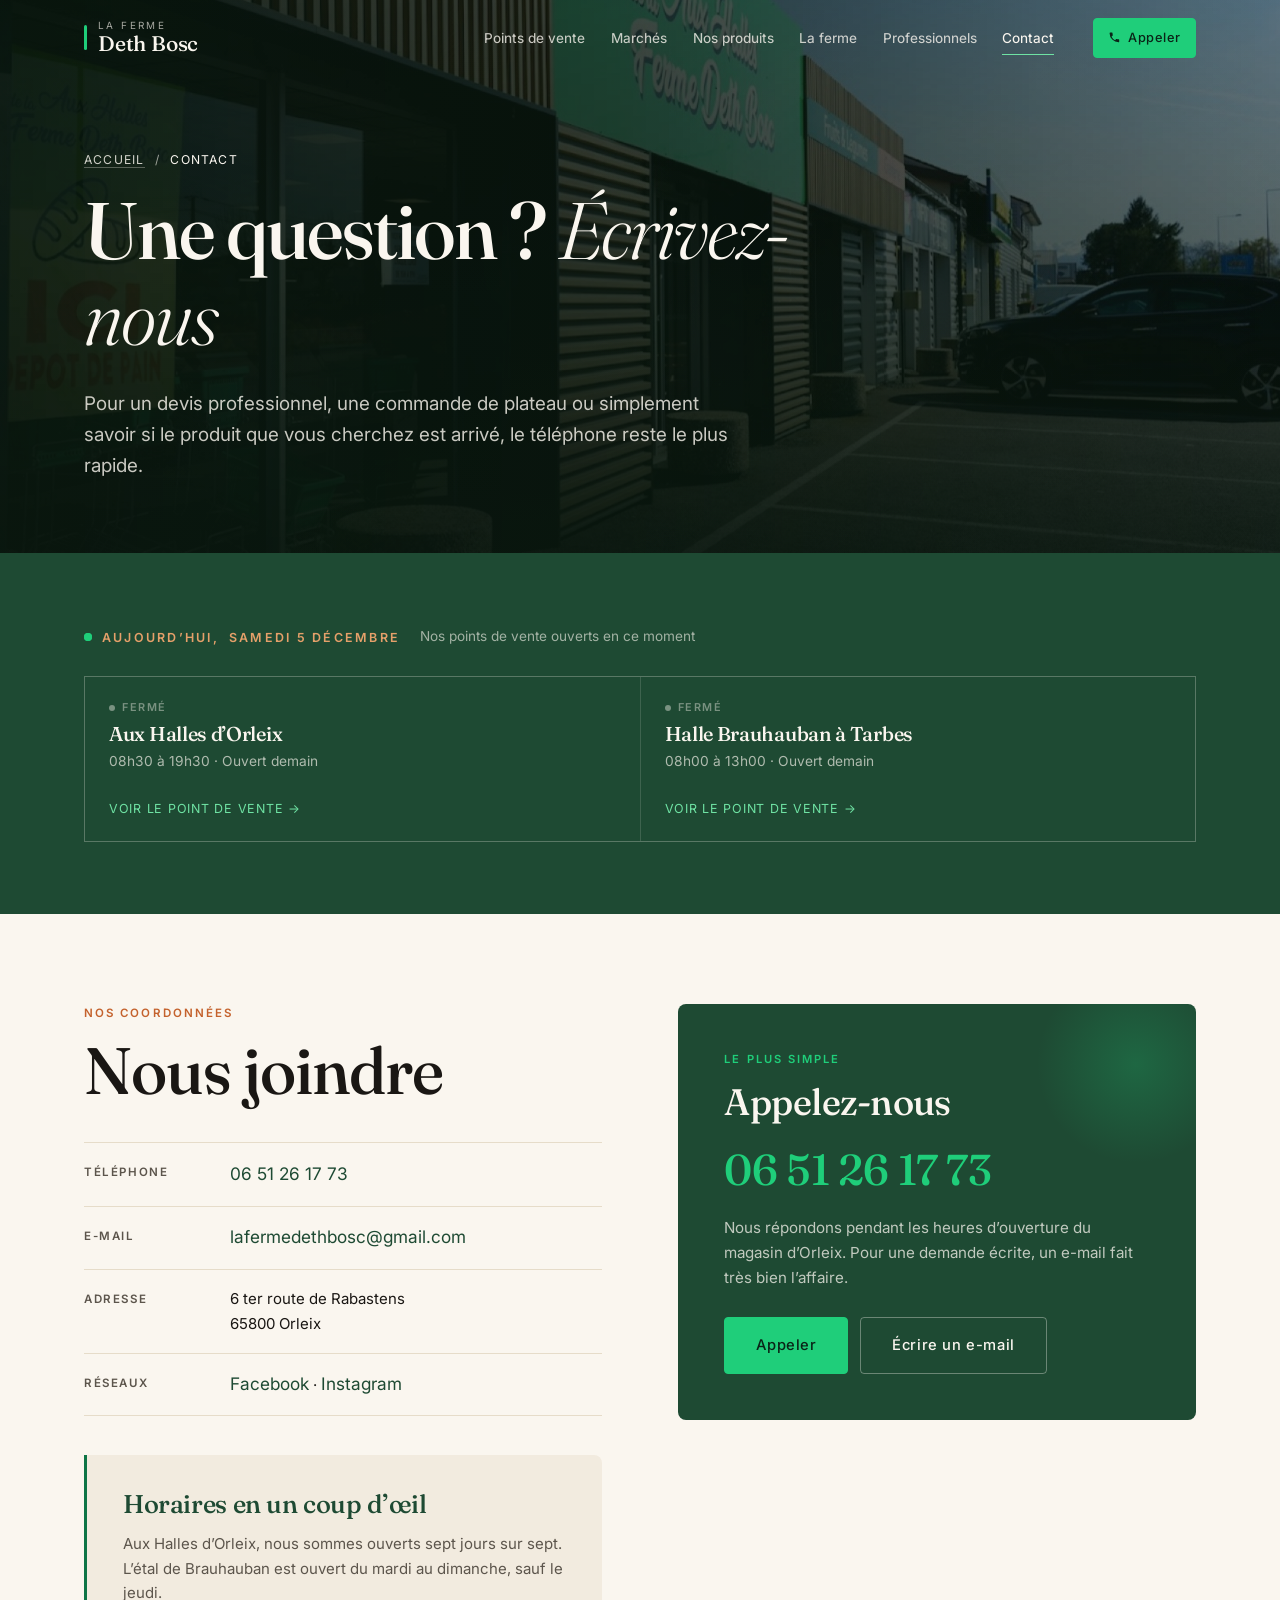
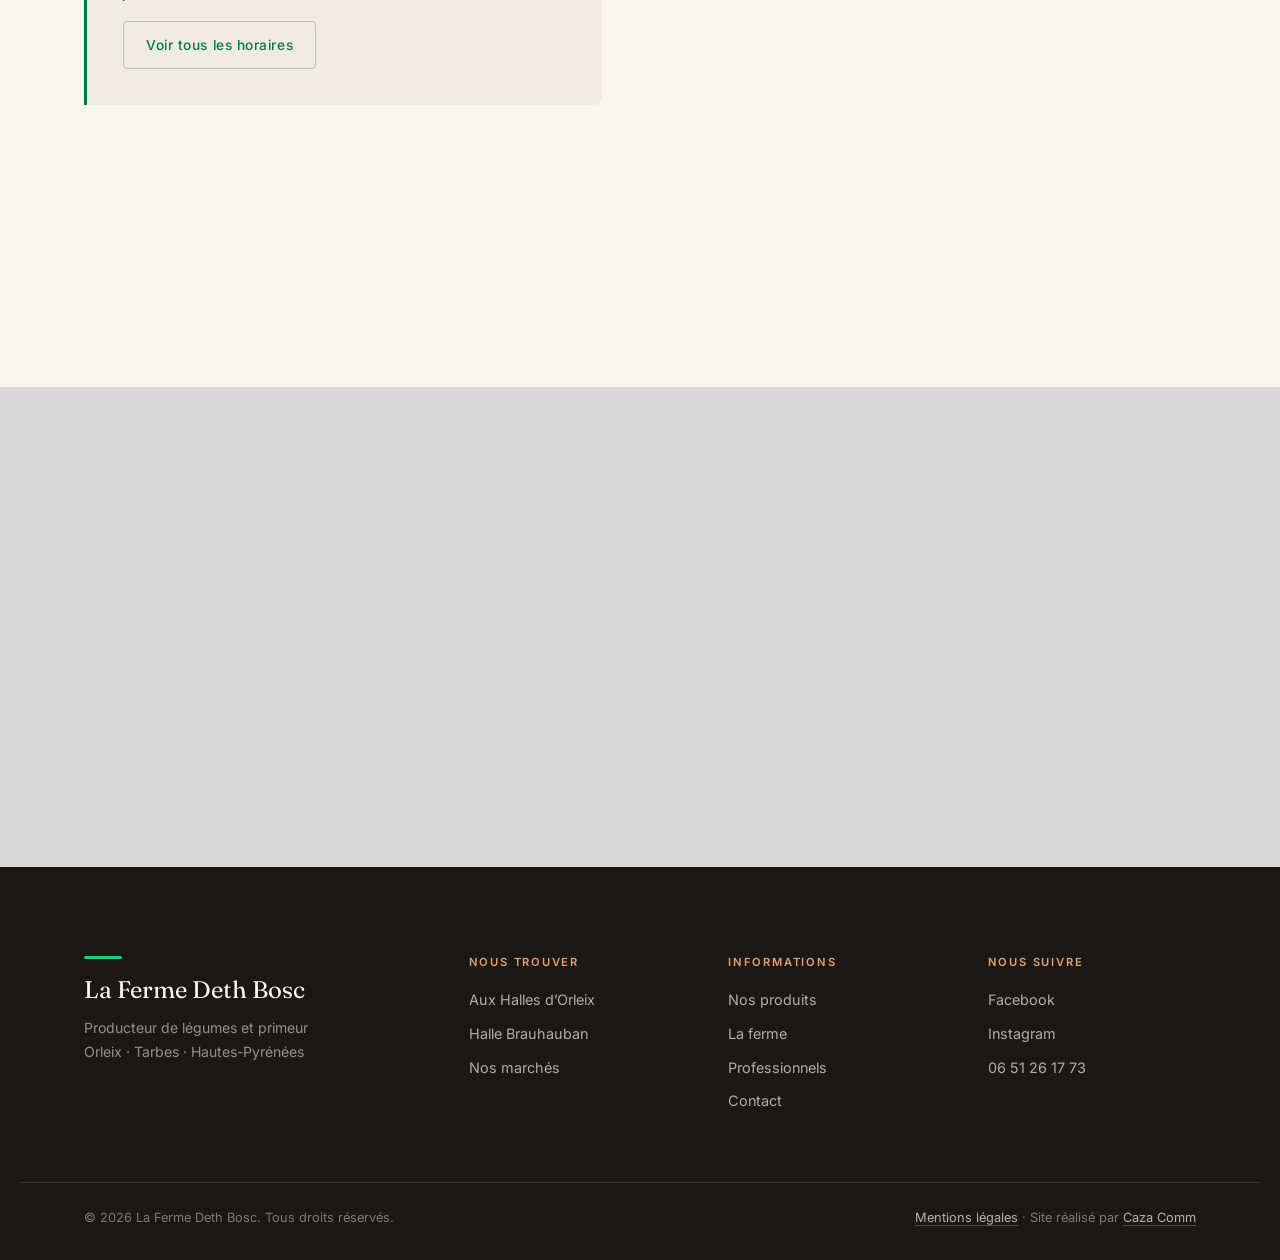
==== commit 8e32aa60: "V1.4 : coordonnees reelles, vert de l'enseigne, plus de formulaire RETOURS CLIENT - la photo de hall" ====
--- a/contact.html
+++ b/contact.html
@@ -18,7 +18,7 @@
 <meta name="twitter:card" content="summary_large_image">
 
 <link rel="icon" href="assets/img/favicon.svg" type="image/svg+xml">
-<link rel="apple-touch-icon" href="assets/img/logo.svg">
+<link rel="apple-touch-icon" href="assets/img/favicon.svg">
 
 <link rel="preconnect" href="https://fonts.googleapis.com">
 <link rel="preconnect" href="https://fonts.gstatic.com" crossorigin>
@@ -36,7 +36,6 @@
 <header class="site-header" id="header">
   <div class="shell header-inner">
     <a class="brand" href="index.html" aria-label="La Ferme Deth Bosc, retour à l’accueil">
-      <img src="assets/img/logo.svg" alt="" class="brand__mark" width="44" height="44">
       <span class="brand__text">
         <span class="brand__line1">La Ferme</span>
         <span class="brand__line2">Deth Bosc</span>
@@ -52,7 +51,7 @@
       <a href="contact.html" class="is-active" aria-current="page">Contact</a>
     </nav>
 
-    <a class="btn btn--sm btn--solid header-cta" href="tel:+33500000000" data-needs="telephone">
+    <a class="btn btn--sm btn--solid header-cta" href="tel:+33651261773">
       <svg viewBox="0 0 24 24" aria-hidden="true" class="ico"><path d="M6.6 10.8a15.1 15.1 0 0 0 6.6 6.6l2.2-2.2a1 1 0 0 1 1-.25 11.4 11.4 0 0 0 3.6.58 1 1 0 0 1 1 1V20a1 1 0 0 1-1 1A17 17 0 0 1 3 4a1 1 0 0 1 1-1h3.5a1 1 0 0 1 1 1c0 1.25.2 2.46.57 3.6a1 1 0 0 1-.25 1z"/></svg>
       <span>Appeler</span>
     </a>
@@ -76,7 +75,7 @@
       <span aria-current="page">Contact</span>
     </nav>
     <h1 class="page-hero__title">Une question&nbsp;? <span class="ital">Écrivez-nous</span></h1>
-    <p class="page-hero__lead">Pour un devis professionnel, une commande de plateau ou simplement savoir si le produit que vous cherchez est arrivé.</p>
+    <p class="page-hero__lead">Pour un devis professionnel, une commande de plateau ou simplement savoir si le produit que vous cherchez est arrivé, le téléphone reste le plus rapide.</p>
   </div>
 </header>
 
@@ -99,62 +98,41 @@
       <p class="eyebrow reveal">Nos coordonnées</p>
       <h2 class="sec-title reveal">Nous joindre</h2>
       <ul class="contact__list reveal">
-        <li data-needs="telephone">
+        <li>
           <span class="contact__lab">Téléphone</span>
-          <a href="tel:+33500000000">05 00 00 00 00</a>
+          <a href="tel:+33651261773">06 51 26 17 73</a>
         </li>
-        <li data-needs="email">
+        <li>
           <span class="contact__lab">E-mail</span>
-          <a href="mailto:contact@fermedethbosc.fr">contact@fermedethbosc.fr</a>
+          <a href="mailto:lafermedethbosc@gmail.com">lafermedethbosc@gmail.com</a>
         </li>
         <li>
           <span class="contact__lab">Adresse</span>
           <span>6 ter route de Rabastens<br>65800 Orleix</span>
         </li>
-        <li data-needs="reseaux-sociaux">
+        <li>
           <span class="contact__lab">Réseaux</span>
-          <span><a href="#" target="_blank" rel="noopener">Facebook</a> · <a href="#" target="_blank" rel="noopener">Instagram</a></span>
+          <span><a href="https://www.facebook.com/laFermeDethBosc/" target="_blank" rel="noopener">Facebook</a> · <a href="https://www.instagram.com/lafermedethbosc/" target="_blank" rel="noopener">Instagram</a></span>
         </li>
       </ul>
 
       <div class="notice reveal" style="margin-top:2.6em">
         <h3>Horaires en un coup d’œil</h3>
-        <p>Aux Halles d’Orleix sont ouvertes sept jours sur sept. L’étal de Brauhauban est ouvert du mardi au dimanche, sauf le jeudi.</p>
+        <p>Aux Halles d’Orleix, nous sommes ouverts sept jours sur sept. L’étal de Brauhauban est ouvert du mardi au dimanche, sauf le jeudi.</p>
         <p><a class="btn btn--ghost" href="points-de-vente.html">Voir tous les horaires</a></p>
       </div>
     </div>
 
-    <form class="contact__form reveal" id="ct" action="#" method="post" data-needs="formulaire-backend">
-      <div class="field">
-        <label for="ct-nom">Nom</label>
-        <input id="ct-nom" name="nom" type="text" autocomplete="name" required>
+    <aside class="callcard reveal">
+      <p class="callcard__kicker">Le plus simple</p>
+      <h2 class="callcard__title">Appelez-nous</h2>
+      <p class="callcard__num"><a href="tel:+33651261773">06 51 26 17 73</a></p>
+      <p class="callcard__txt">Nous répondons pendant les heures d’ouverture du magasin d’Orleix. Pour une demande écrite, un e-mail fait très bien l’affaire.</p>
+      <div class="callcard__actions">
+        <a class="btn btn--solid btn--lg" href="tel:+33651261773">Appeler</a>
+        <a class="btn btn--ghost btn--lg" href="mailto:lafermedethbosc@gmail.com">Écrire un e-mail</a>
       </div>
-      <div class="field-row">
-        <div class="field">
-          <label for="ct-mail">E-mail</label>
-          <input id="ct-mail" name="email" type="email" autocomplete="email" required>
-        </div>
-        <div class="field">
-          <label for="ct-tel">Téléphone</label>
-          <input id="ct-tel" name="tel" type="tel" autocomplete="tel">
-        </div>
-      </div>
-      <div class="field">
-        <label for="ct-sujet">Votre demande</label>
-        <select id="ct-sujet" name="sujet">
-          <option>Question générale</option>
-          <option>Devis professionnel : demi-gros</option>
-          <option>Pomme de terre en gros</option>
-          <option>Plateau ou corbeille pour un événement</option>
-        </select>
-      </div>
-      <div class="field">
-        <label for="ct-msg">Message</label>
-        <textarea id="ct-msg" name="message" rows="5" required></textarea>
-      </div>
-      <button class="btn btn--solid btn--lg btn--full" type="submit">Envoyer</button>
-      <p class="form__note">Réponse sous 48 h ouvrées.</p>
-    </form>
+    </aside>
 
   </div>
 </section>
@@ -174,7 +152,6 @@
 <footer class="site-footer">
   <div class="shell footer__grid">
     <div class="footer__brand">
-      <img src="assets/img/logo.svg" alt="" width="52" height="52">
       <p class="footer__name">La Ferme Deth Bosc</p>
       <p class="footer__tag">Producteur de légumes et primeur<br>Orleix · Tarbes · Hautes-Pyrénées</p>
     </div>
@@ -193,9 +170,9 @@
     </nav>
     <div class="footer__col">
       <h3>Nous suivre</h3>
-      <a href="#" target="_blank" rel="noopener" data-needs="reseaux-sociaux">Facebook</a>
-      <a href="#" target="_blank" rel="noopener" data-needs="reseaux-sociaux">Instagram</a>
-      <a href="tel:+33500000000" data-needs="telephone">05 00 00 00 00</a>
+      <a href="https://www.facebook.com/laFermeDethBosc/" target="_blank" rel="noopener">Facebook</a>
+      <a href="https://www.instagram.com/lafermedethbosc/" target="_blank" rel="noopener">Instagram</a>
+      <a href="tel:+33651261773">06 51 26 17 73</a>
     </div>
   </div>
   <div class="shell footer__bottom">
--- a/assets/css/style.css
+++ b/assets/css/style.css
@@ -8,12 +8,16 @@
   --cream:      #FAF6EF;
   --cream-2:    #F2EBDF;
   --sand:       #E6DCC9;
-  --green:      #1F3D2B;   /* fonds sombres */
-  --green-2:    #2E5740;
+  /* Verts alignés sur l'enseigne du magasin (relevé : #08EE87) */
+  --green:      #1E4A33;   /* fonds sombres */
+  --green-2:    #2A6244;   /* survol sur fond sombre */
   --green-soft: #8FA98F;
-  --green-vif:  #2F7A40;   /* boutons et liens sur fond clair */
-  --green-vif-2:#276A38;   /* survol */
-  --green-clair:#7FC98D;   /* liens et accents sur fond sombre */
+  --green-vif:  #0E7546;   /* liens et boutons secondaires sur fond clair */
+  --green-vif-2:#0A5D37;   /* survol */
+  --green-flash:#1FCE7A;   /* boutons principaux, accents sur fond sombre */
+  --green-flash-2:#16B96D; /* survol des boutons principaux */
+  --green-clair:#6FE3A4;   /* liens sur fond sombre */
+  --sur-flash:  #0A2417;   /* texte posé sur le vert flash */
   --terra:      #C4622D;
   --terra-2:    #A44E20;
   --ink:        #1A1714;
@@ -99,7 +103,7 @@
 
 /* ---------- Boutons ---------- */
 .btn{
-  --bg:var(--green-vif); --fg:var(--cream); --bd:var(--green-vif);
+  --bg:var(--green-flash); --fg:var(--sur-flash); --bd:var(--green-flash);
   display:inline-flex; align-items:center; justify-content:center; gap:.6em;
   padding:.85em 1.6em;
   font-size:.86rem; font-weight:500; letter-spacing:.04em;
@@ -109,10 +113,12 @@
   transition:transform .35s var(--ease), background .3s, color .3s, border-color .3s;
 }
 .btn > *{ position:relative; z-index:1; }
-.btn:hover{ background:var(--green-vif-2); border-color:var(--green-vif-2); color:var(--white); }
+.btn{ font-weight:500; }
+.btn:hover{ background:var(--green-flash-2); border-color:var(--green-flash-2); color:var(--sur-flash); }
 .btn:active{ transform:translateY(1px); }
 .btn--ghost{ background:transparent; color:var(--green-vif); border-color:rgba(47,122,64,.34); }
 .btn--ghost:hover{ background:var(--green-vif); border-color:var(--green-vif); color:var(--cream); }
+.btn--ghost{ font-weight:500; }
 .btn--lg{ padding:1.05em 2.1em; font-size:.92rem; }
 .btn--sm{ padding:.65em 1.1em; font-size:.8rem; }
 .btn--full{ width:100%; }
@@ -136,6 +142,14 @@
 .header-inner{ display:flex; align-items:center; gap:clamp(16px,3vw,40px); }
 
 .brand{ display:flex; align-items:center; gap:12px; text-decoration:none; margin-right:auto; }
+.brand__text{ position:relative; padding-left:14px; }
+.brand__text::before{
+  content:""; position:absolute; left:0; top:12%; bottom:12%; width:3px;
+  background:var(--green-flash); border-radius:2px;
+  transition:transform .4s var(--ease);
+  transform-origin:center;
+}
+.brand:hover .brand__text::before{ transform:scaleY(1.18); }
 .brand__mark{ width:44px; height:44px; transition:transform .5s var(--ease); }
 .brand:hover .brand__mark{ transform:rotate(-8deg) scale(1.06); }
 .brand__text{ display:flex; flex-direction:column; line-height:1; }
@@ -148,8 +162,8 @@
 .is-hero-light .nav a.is-active{ color:var(--cream); }
 .is-hero-light .nav a::after{ background:var(--green-clair); }
 .is-hero-light .burger__bars span{ background:var(--cream); }
-.is-hero-light .header-cta{ background:var(--green-vif); color:var(--cream); border-color:var(--green-vif); }
-.is-hero-light .header-cta:hover{ background:var(--green-clair); border-color:var(--green-clair); color:#12291B; }
+.is-hero-light .header-cta{ background:var(--green-flash); color:var(--sur-flash); border-color:var(--green-flash); }
+.is-hero-light .header-cta:hover{ background:var(--green-flash-2); border-color:var(--green-flash-2); }
 
 .nav{ display:flex; gap:clamp(14px,2vw,30px); }
 .nav a{
@@ -285,8 +299,8 @@
 }
 .hero__lead em{ color:#E5A06A; font-style:italic; }
 .hero__cta{ display:flex; flex-wrap:wrap; gap:14px; margin-top:2.2em; }
-.hero__cta .btn--solid{ background:var(--green-vif); color:var(--cream); border-color:var(--green-vif); }
-.hero__cta .btn--solid:hover{ background:var(--green-clair); border-color:var(--green-clair); color:#12291B; }
+.hero__cta .btn--solid{ background:var(--green-flash); color:var(--sur-flash); border-color:var(--green-flash); }
+.hero__cta .btn--solid:hover{ background:var(--green-flash-2); border-color:var(--green-flash-2); }
 .hero__cta .btn--ghost{ color:var(--cream); border-color:rgba(250,246,239,.4); }
 .hero__cta .btn--ghost:hover{ background:rgba(250,246,239,.12); border-color:var(--cream); }
 
@@ -300,9 +314,9 @@
   letter-spacing:.18em; text-transform:uppercase; color:#E5A06A;
   display:inline-flex; align-items:center; gap:10px;
 }
-.pulse{ width:8px; height:8px; border-radius:50%; background:#8CCB8C; position:relative; }
+.pulse{ width:8px; height:8px; border-radius:50%; background:var(--green-flash); position:relative; }
 .pulse::after{
-  content:""; position:absolute; inset:0; border-radius:50%; background:#8CCB8C;
+  content:""; position:absolute; inset:0; border-radius:50%; background:var(--green-flash);
   animation:pulse 2s ease-out infinite;
 }
 @keyframes pulse{ to{ transform:scale(3.4); opacity:0 } }
@@ -314,7 +328,7 @@
 .tcard__status{ font-size:.68rem; font-weight:600; letter-spacing:.14em; text-transform:uppercase; display:inline-flex; align-items:center; gap:7px; }
 .tcard__status::before{ content:""; width:6px; height:6px; border-radius:50%; background:currentColor; }
 .tcard--open .tcard__status{ color:var(--green-clair); }
-.tcard--soon .tcard__status{ color:#E8C46A; }
+.tcard--soon .tcard__status{ color:#F0C868; }
 .tcard--closed .tcard__status{ color:rgba(250,246,239,.42); }
 .tcard__name{ font-family:var(--serif); font-size:1.25rem; }
 .tcard__meta{ font-size:.86rem; color:rgba(250,246,239,.66); }
@@ -425,10 +439,10 @@
 .band .eyebrow{ color:#E5A06A; }
 .band--soft .eyebrow{ color:var(--terra); }
 .band .sec-title{ color:inherit; }
-.band .btn--solid{ background:var(--cream); color:var(--green); border-color:var(--cream); }
-.band .btn--solid:hover{ background:var(--green-clair); border-color:var(--green-clair); color:#12291B; }
-.band--soft .btn--solid{ background:var(--green-vif); color:var(--cream); border-color:var(--green-vif); }
-.band--soft .btn--solid:hover{ background:var(--green-vif-2); border-color:var(--green-vif-2); }
+.band .btn--solid,
+.band--soft .btn--solid{ background:var(--green-flash); color:var(--sur-flash); border-color:var(--green-flash); }
+.band .btn--solid:hover,
+.band--soft .btn--solid:hover{ background:var(--green-flash-2); border-color:var(--green-flash-2); }
 
 /* ---------- Encart d'information ---------- */
 .notice{
@@ -473,6 +487,7 @@
 }
 .shop__badge::before{ content:""; width:6px; height:6px; border-radius:50%; background:currentColor; }
 .shop__badge.is-open{ color:var(--green-vif); }
+.shop__badge.is-open::before{ background:var(--green-flash); }
 .shop__badge.is-closed{ color:var(--ink-soft); }
 
 .shop__kicker{ font-size:.7rem; font-weight:600; letter-spacing:.18em; text-transform:uppercase; color:var(--terra); margin:0 0 .9em; }
@@ -625,8 +640,8 @@
 }
 .pros__cta{ margin-top:clamp(40px,5vw,64px); display:flex; flex-wrap:wrap; align-items:center; gap:20px 32px; }
 .pros__cta p{ margin:0; font-family:var(--serif); font-size:clamp(1.2rem,2.4vw,1.8rem); font-style:italic; font-weight:300; }
-.section--pros .btn--solid{ background:var(--cream); color:var(--green); border-color:var(--cream); }
-.section--pros .btn--solid:hover{ background:var(--terra); border-color:var(--terra); color:var(--white); }
+.section--pros .btn--solid{ background:var(--green-flash); color:var(--sur-flash); border-color:var(--green-flash); }
+.section--pros .btn--solid:hover{ background:var(--green-flash-2); border-color:var(--green-flash-2); }
 
 /* ---------- Galerie ---------- */
 .gallery{ display:grid; grid-template-columns:repeat(4,1fr); gap:clamp(12px,1.6vw,20px); }
@@ -671,20 +686,36 @@
 .contact__list a{ text-decoration:none; font-size:1.08rem; color:var(--green); border-bottom:1px solid transparent; transition:border-color .3s, color .3s; }
 .contact__list a:hover{ color:var(--green-vif); border-color:var(--green-vif); }
 
-.contact__form{ background:var(--cream-2); padding:clamp(26px,3.4vw,44px); border-radius:var(--radius-lg); }
-.field{ margin-bottom:18px; }
-.field-row{ display:grid; grid-template-columns:1fr 1fr; gap:14px; }
-.field label{ display:block; font-size:.74rem; font-weight:600; letter-spacing:.12em; text-transform:uppercase; color:var(--ink-soft); margin-bottom:8px; }
-.field input,.field select,.field textarea{
-  width:100%; font:inherit; font-size:.96rem; color:var(--ink);
-  background:var(--cream); border:1px solid var(--sand); border-radius:var(--radius);
-  padding:.8em 1em; transition:border-color .3s, box-shadow .3s;
-}
-.field textarea{ resize:vertical; }
-.field input:focus,.field select:focus,.field textarea:focus{
-  outline:none; border-color:var(--green-vif); box-shadow:0 0 0 3px rgba(47,122,64,.16);
-}
-.form__note{ margin:14px 0 0; font-size:.78rem; color:var(--ink-soft); text-align:center; }
+/* Carte d'appel : le site n'a pas de formulaire, on pousse au contact direct */
+.callcard{
+  background:var(--green); color:var(--cream);
+  padding:clamp(28px,3.6vw,48px);
+  border-radius:var(--radius-lg);
+  position:relative; overflow:hidden;
+}
+.callcard::before{
+  content:""; position:absolute; right:-40px; top:-40px;
+  width:200px; height:200px; border-radius:50%;
+  background:radial-gradient(circle, rgba(31,206,122,.22), transparent 70%);
+  pointer-events:none;
+}
+.callcard__kicker{
+  font-size:.7rem; font-weight:600; letter-spacing:.18em; text-transform:uppercase;
+  color:var(--green-flash); margin:0 0 1.2em;
+}
+.callcard__title{ font-size:clamp(1.6rem,3vw,2.3rem); margin-bottom:.35em; }
+.callcard__num{ margin:0 0 .6em; }
+.callcard__num a{
+  font-family:var(--serif); font-size:clamp(1.8rem,3.6vw,2.7rem); font-weight:500;
+  color:var(--green-flash); text-decoration:none; letter-spacing:-.01em;
+  white-space:nowrap; border-bottom:2px solid transparent; transition:border-color .3s;
+}
+.callcard__num a:hover{ border-color:var(--green-flash); }
+.callcard__txt{ font-size:.95rem; color:rgba(250,246,239,.74); max-width:42ch; }
+.callcard__actions{ display:flex; flex-wrap:wrap; gap:12px; margin-top:1.8em; }
+.callcard .btn--ghost{ color:var(--cream); border-color:rgba(250,246,239,.35); }
+.callcard .btn--ghost:hover{ background:rgba(250,246,239,.12); border-color:var(--cream); color:var(--cream); }
+
 @media (max-width:860px){ .contact__grid{ grid-template-columns:1fr; } }
 
 .map{ height:clamp(320px,42vw,480px); background:var(--sand); filter:grayscale(1) contrast(.95); transition:filter .6s; }
@@ -696,7 +727,11 @@
    ========================================================= */
 .site-footer{ background:var(--ink); color:var(--cream); padding:clamp(56px,7vw,90px) 0 32px; }
 .footer__grid{ display:grid; grid-template-columns:1.6fr 1fr 1fr 1fr; gap:clamp(28px,4vw,56px); }
-.footer__brand img{ margin-bottom:16px; }
+.footer__name{ position:relative; padding-top:.55em; }
+.footer__name::before{
+  content:""; position:absolute; top:0; left:0; width:38px; height:3px;
+  background:var(--green-flash); border-radius:2px;
+}
 .footer__name{ font-family:var(--serif); font-size:1.5rem; margin:0 0 .3em; }
 .footer__tag{ font-size:.88rem; color:rgba(250,246,239,.55); margin:0; }
 .footer__col h3{ font-family:var(--sans); font-size:.7rem; font-weight:600; letter-spacing:.16em; text-transform:uppercase; color:#E5A06A; margin-bottom:1.3em; }
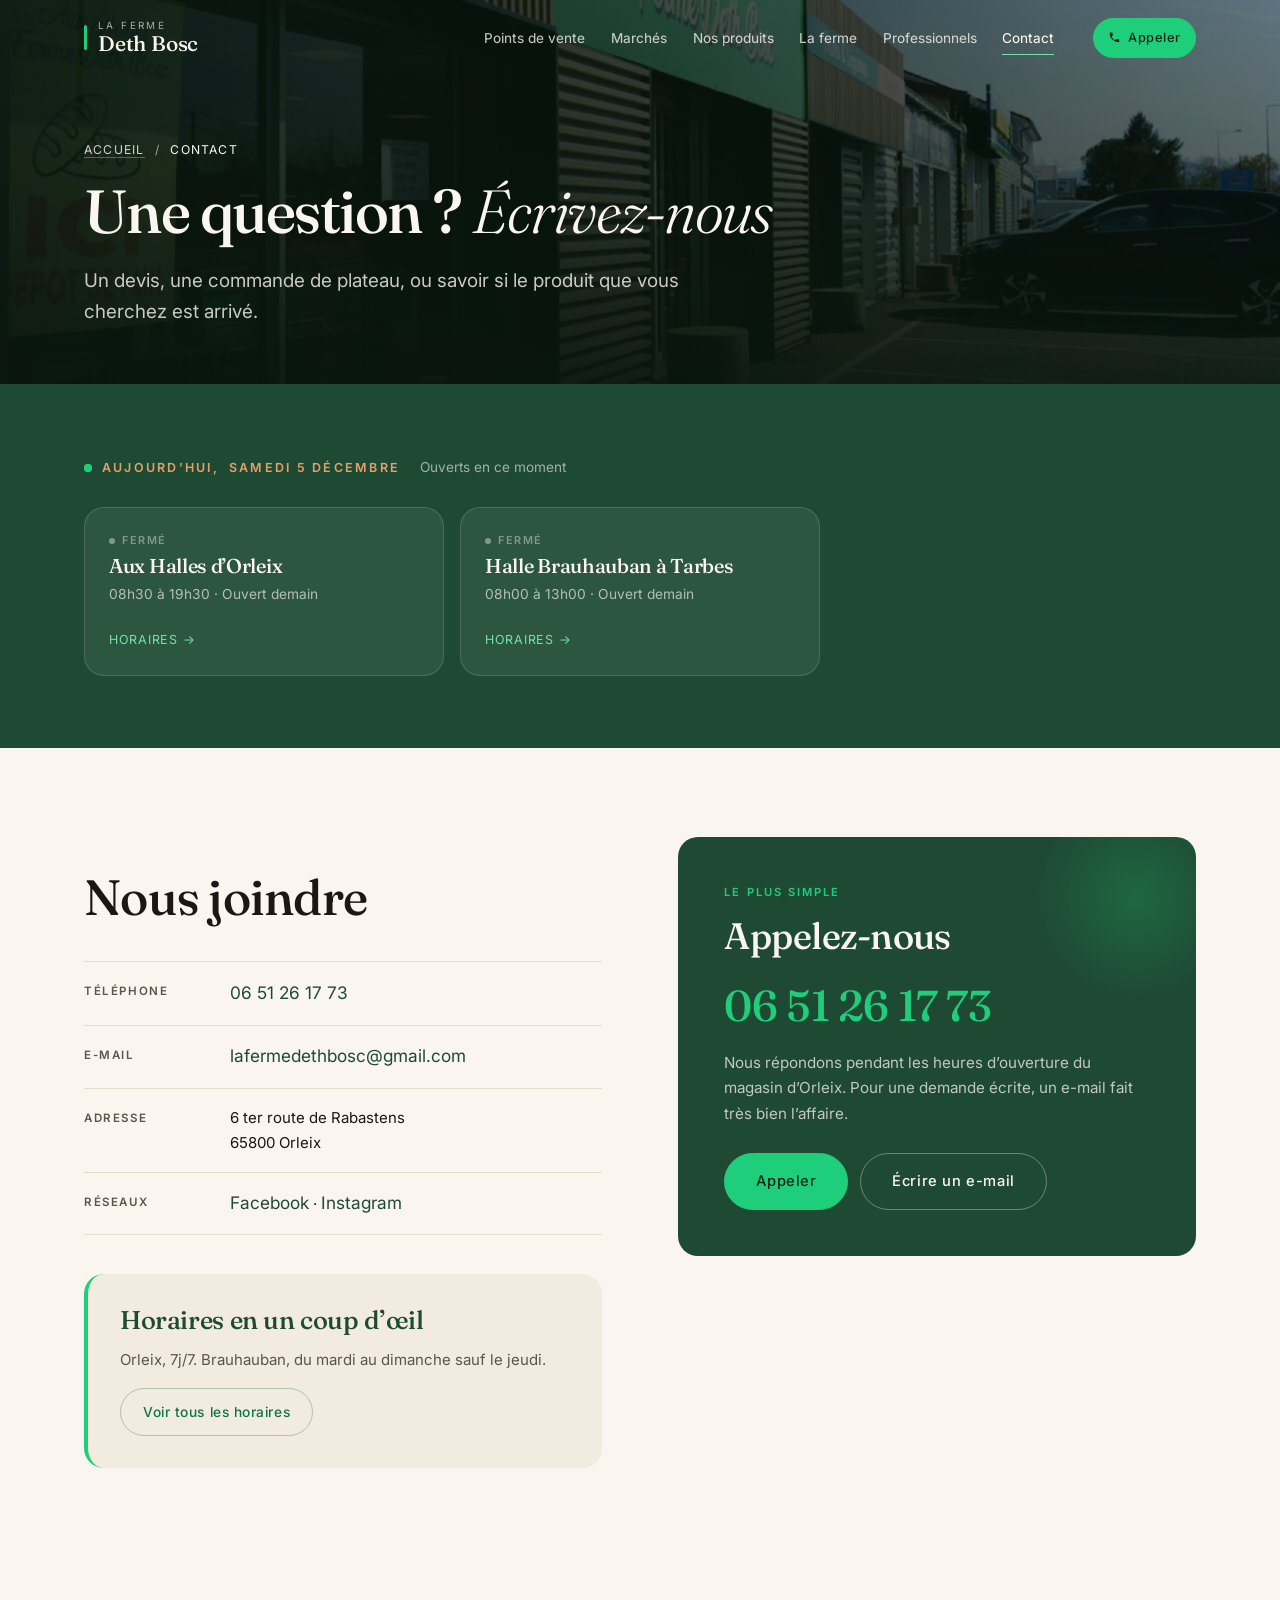
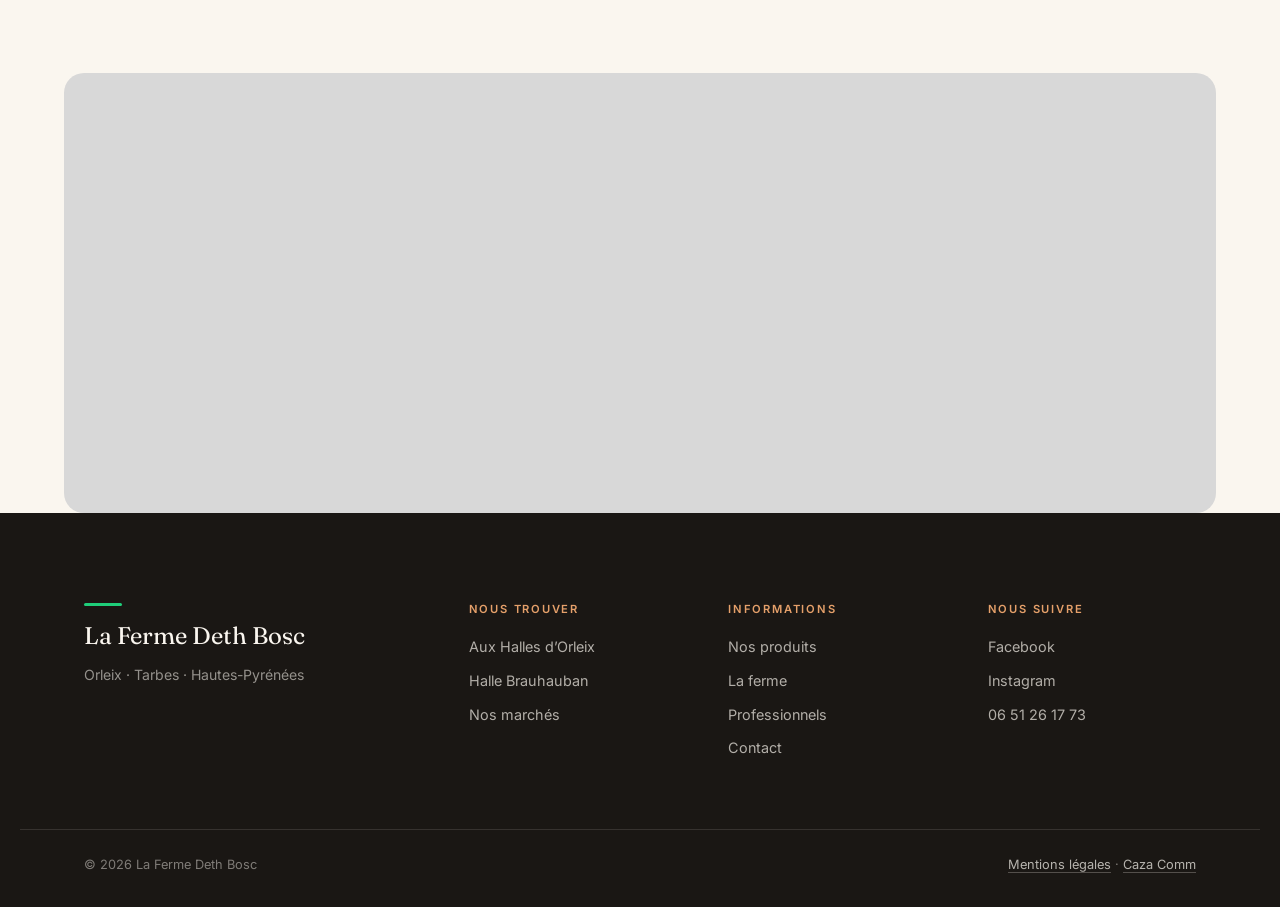
==== commit 8b2e2edc: "V1.5 : correctif mobile du bandeau video, design arrondi, textes allèges LE BANDEAU VIDEO NE MARCHAI" ====
--- a/contact.html
+++ b/contact.html
@@ -75,7 +75,7 @@
       <span aria-current="page">Contact</span>
     </nav>
     <h1 class="page-hero__title">Une question&nbsp;? <span class="ital">Écrivez-nous</span></h1>
-    <p class="page-hero__lead">Pour un devis professionnel, une commande de plateau ou simplement savoir si le produit que vous cherchez est arrivé, le téléphone reste le plus rapide.</p>
+    <p class="page-hero__lead">Un devis, une commande de plateau, ou savoir si le produit que vous cherchez est arrivé.</p>
   </div>
 </header>
 
@@ -86,7 +86,7 @@
         <span class="pulse" aria-hidden="true"></span>
         Aujourd’hui, <span id="today-date"></span>
       </h2>
-      <p class="today__sub">Nos points de vente ouverts en ce moment</p>
+      <p class="today__sub">Ouverts en ce moment</p>
     </div>
     <div class="today__grid" id="today-grid"></div>
   </div>
@@ -118,7 +118,7 @@
 
       <div class="notice reveal" style="margin-top:2.6em">
         <h3>Horaires en un coup d’œil</h3>
-        <p>Aux Halles d’Orleix, nous sommes ouverts sept jours sur sept. L’étal de Brauhauban est ouvert du mardi au dimanche, sauf le jeudi.</p>
+        <p>Orleix, 7j/7. Brauhauban, du mardi au dimanche sauf le jeudi.</p>
         <p><a class="btn btn--ghost" href="points-de-vente.html">Voir tous les horaires</a></p>
       </div>
     </div>
@@ -153,7 +153,7 @@
   <div class="shell footer__grid">
     <div class="footer__brand">
       <p class="footer__name">La Ferme Deth Bosc</p>
-      <p class="footer__tag">Producteur de légumes et primeur<br>Orleix · Tarbes · Hautes-Pyrénées</p>
+      <p class="footer__tag">Orleix · Tarbes · Hautes-Pyrénées</p>
     </div>
     <nav class="footer__col" aria-label="Nous trouver">
       <h3>Nous trouver</h3>
@@ -176,8 +176,8 @@
     </div>
   </div>
   <div class="shell footer__bottom">
-    <p>© <span id="year">2026</span> La Ferme Deth Bosc. Tous droits réservés.</p>
-    <p><a href="mentions-legales.html">Mentions légales</a> · Site réalisé par <a href="https://cazacomm.fr" target="_blank" rel="noopener">Caza Comm</a></p>
+    <p>© <span id="year">2026</span> La Ferme Deth Bosc</p>
+    <p><a href="mentions-legales.html">Mentions légales</a> · <a href="https://cazacomm.fr" target="_blank" rel="noopener">Caza Comm</a></p>
   </div>
 </footer>
 
--- a/assets/css/style.css
+++ b/assets/css/style.css
@@ -31,11 +31,12 @@
   /* Mesures */
   --shell: 1240px;
   --gutter: clamp(20px, 5vw, 64px);
-  --radius: 4px;
-  --radius-lg: 8px;
+  --radius: 12px;
+  --radius-lg: 20px;
+  --radius-btn: 999px;
 
   /* Rythme */
-  --sec-y: clamp(72px, 11vw, 160px);
+  --sec-y: clamp(56px, 8vw, 118px);
 
   --ease: cubic-bezier(.22,.61,.36,1);
 }
@@ -59,7 +60,7 @@
 img{ height:auto; }
 a{ color:inherit; }
 button{ font:inherit; color:inherit; }
-h1,h2,h3,h4{ margin:0; font-family:var(--serif); font-weight:500; line-height:1.08; letter-spacing:-.015em; }
+h1,h2,h3,h4{ margin:0; font-family:var(--serif); font-weight:500; line-height:1.14; letter-spacing:-.015em; }
 p{ margin:0 0 1em; }
 ul,ol{ margin:0; padding:0; list-style:none; }
 table{ border-collapse:collapse; width:100%; }
@@ -86,14 +87,14 @@
   color:var(--terra); margin:0 0 1.1em;
 }
 .sec-title{
-  font-size:clamp(2.1rem,5.4vw,4.1rem);
-  margin:0 0 .4em;
+  font-size:clamp(1.9rem,4.2vw,3.1rem);
+  margin:0 0 .35em;
 }
 .sec-lead{
   font-size:clamp(1.02rem,1.5vw,1.2rem);
   color:var(--ink-soft); max-width:56ch; margin:0;
 }
-.sec-head{ max-width:760px; margin-bottom:clamp(40px,6vw,76px); }
+.sec-head{ max-width:700px; margin-bottom:clamp(28px,3.6vw,52px); }
 .sec-head--light{ color:var(--cream); }
 .sec-head--light .sec-lead{ color:rgba(250,246,239,.72); }
 .sec-head--light .eyebrow{ color:#E5A06A; }
@@ -107,7 +108,7 @@
   display:inline-flex; align-items:center; justify-content:center; gap:.6em;
   padding:.85em 1.6em;
   font-size:.86rem; font-weight:500; letter-spacing:.04em;
-  text-decoration:none; border:1px solid var(--bd); border-radius:var(--radius);
+  text-decoration:none; border:1px solid var(--bd); border-radius:var(--radius-btn);
   background:var(--bg); color:var(--fg);
   cursor:pointer; position:relative; overflow:hidden;
   transition:transform .35s var(--ease), background .3s, color .3s, border-color .3s;
@@ -322,9 +323,15 @@
 @keyframes pulse{ to{ transform:scale(3.4); opacity:0 } }
 .today__sub{ font-size:.85rem; color:rgba(250,246,239,.6); margin:0; }
 
-.today__grid{ display:grid; grid-template-columns:repeat(auto-fit,minmax(250px,1fr)); gap:1px; background:rgba(250,246,239,.14); border:1px solid rgba(250,246,239,.14); }
-.tcard{ background:var(--green); padding:22px 24px; display:flex; flex-direction:column; gap:6px; transition:background .35s; }
-.tcard:hover{ background:var(--green-2); }
+.today__grid{ display:grid; grid-template-columns:repeat(2,1fr); gap:clamp(10px,1.4vw,16px); }
+.today__grid > :last-child:nth-child(odd){ grid-column:1 / -1; }
+.tcard{
+  background:rgba(250,246,239,.07); border:1px solid rgba(250,246,239,.14);
+  border-radius:var(--radius-lg); padding:clamp(16px,2vw,24px);
+  display:flex; flex-direction:column; gap:5px;
+  transition:background .35s, border-color .35s;
+}
+.tcard:hover{ background:rgba(250,246,239,.12); border-color:rgba(250,246,239,.28); }
 .tcard__status{ font-size:.68rem; font-weight:600; letter-spacing:.14em; text-transform:uppercase; display:inline-flex; align-items:center; gap:7px; }
 .tcard__status::before{ content:""; width:6px; height:6px; border-radius:50%; background:currentColor; }
 .tcard--open .tcard__status{ color:var(--green-clair); }
@@ -334,13 +341,20 @@
 .tcard__meta{ font-size:.86rem; color:rgba(250,246,239,.66); }
 .tcard__link{ margin-top:6px; font-size:.78rem; letter-spacing:.06em; text-transform:uppercase; color:var(--green-clair); text-decoration:none; }
 .tcard__link:hover{ text-decoration:underline; }
-.today__none{ padding:22px 24px; background:var(--green); color:rgba(250,246,239,.6); grid-column:1/-1; }
+.today__none{ padding:20px 24px; background:rgba(250,246,239,.07); border-radius:var(--radius-lg); color:rgba(250,246,239,.6); grid-column:1/-1; }
 
 /* =========================================================
    PILIERS
    ========================================================= */
-.pillars{ padding:clamp(60px,9vw,120px) 0; background:var(--cream-2); }
-.pillars__grid{ display:grid; grid-template-columns:repeat(auto-fit,minmax(250px,1fr)); gap:clamp(28px,5vw,64px); }
+.pillars{ padding:clamp(44px,6vw,86px) 0; background:var(--cream-2); }
+.pillars__grid{ display:grid; grid-template-columns:repeat(2,1fr); gap:clamp(18px,2.4vw,32px); }
+.pillar{
+  background:var(--cream); border-radius:var(--radius-lg);
+  padding:clamp(22px,2.6vw,36px);
+  transition:transform .4s var(--ease), box-shadow .4s var(--ease);
+}
+.pillar:hover{ transform:translateY(-3px); box-shadow:0 14px 34px rgba(26,23,20,.08); }
+.pillars__grid > :last-child:nth-child(odd){ grid-column:1 / -1; }
 .pillar__num{
   font-family:var(--serif); font-size:.9rem; font-style:italic;
   color:var(--terra); display:block; margin-bottom:14px;
@@ -362,8 +376,8 @@
 .page-hero{
   position:relative; isolation:isolate; overflow:hidden;
   display:flex; align-items:flex-end;
-  min-height:clamp(340px,46svh,520px);
-  padding:150px 0 clamp(40px,6vw,72px);
+  min-height:clamp(300px,40svh,440px);
+  padding:140px 0 clamp(34px,4.5vw,58px);
   background:var(--green); color:var(--cream);
 }
 .page-hero__media{ position:absolute; inset:0; z-index:-2; }
@@ -380,12 +394,14 @@
 .crumb a:hover{ color:var(--cream); border-color:var(--cream); }
 .crumb span{ padding:0 .5em; }
 .crumb span[aria-current]{ padding:0; color:var(--cream); }
-.page-hero__title{ font-size:clamp(2.4rem,6.4vw,5rem); letter-spacing:-.025em; margin:0 0 .35em; max-width:16ch; }
+.page-hero__title{ font-size:clamp(2.1rem,5vw,3.8rem); letter-spacing:-.025em; margin:0 0 .3em; max-width:18ch; }
 .page-hero__lead{ max-width:54ch; font-size:clamp(1rem,1.5vw,1.18rem); color:rgba(250,246,239,.8); margin:0; }
 @media (prefers-reduced-motion:reduce){ .page-hero__media img{ animation:none; } }
 
 /* ---------- Cartes de renvoi (accueil) ---------- */
-.places{ display:grid; grid-template-columns:repeat(auto-fit,minmax(280px,1fr)); gap:clamp(18px,2.4vw,30px); }
+.places{ display:grid; grid-template-columns:repeat(2,1fr); gap:clamp(14px,2vw,26px); }
+.places > :last-child:nth-child(odd){ grid-column:1 / -1; }
+.places > :last-child:nth-child(odd) .place__media img{ aspect-ratio:21/9; }
 .place{
   display:flex; flex-direction:column; text-decoration:none; color:inherit;
   border:1px solid var(--sand); border-radius:var(--radius-lg); overflow:hidden;
@@ -396,12 +412,12 @@
 .place__media{ position:relative; display:block; overflow:hidden; background:var(--sand); }
 .place__media img{ width:100%; aspect-ratio:4/3; object-fit:cover; transition:transform 1s var(--ease); }
 .place:hover .place__media img{ transform:scale(1.06); }
-.place__body{ display:flex; flex-direction:column; gap:.45em; padding:clamp(20px,2.4vw,28px); flex:1; }
+.place__body{ display:flex; flex-direction:column; gap:.35em; padding:clamp(14px,1.8vw,22px); flex:1; }
 .place__kicker{ font-size:.68rem; font-weight:600; letter-spacing:.16em; text-transform:uppercase; color:var(--terra); }
-.place__name{ font-family:var(--serif); font-size:clamp(1.3rem,2.2vw,1.65rem); color:var(--green); line-height:1.15; }
-.place__meta{ font-size:.9rem; color:var(--ink-soft); }
+.place__name{ font-family:var(--serif); font-size:clamp(1.15rem,1.9vw,1.45rem); color:var(--green); line-height:1.15; }
+.place__meta{ font-size:.85rem; color:var(--ink-soft); }
 .place__more{
-  margin-top:auto; padding-top:1.1em; font-size:.78rem; font-weight:500;
+  margin-top:auto; padding-top:.9em; font-size:.74rem; font-weight:500;
   letter-spacing:.06em; text-transform:uppercase; color:var(--green-vif);
 }
 .place__more::after{ content:"\2192"; display:inline-block; margin-left:.45em; transition:transform .3s var(--ease); }
@@ -446,9 +462,9 @@
 
 /* ---------- Encart d'information ---------- */
 .notice{
-  margin-top:clamp(36px,5vw,64px);
-  background:var(--cream-2); border-left:3px solid var(--green-vif);
-  padding:clamp(22px,3vw,36px); border-radius:0 var(--radius-lg) var(--radius-lg) 0;
+  margin-top:clamp(32px,4vw,56px);
+  background:var(--cream-2); border-left:4px solid var(--green-flash);
+  padding:clamp(20px,2.6vw,32px); border-radius:var(--radius-lg);
 }
 .notice--wide{ margin-top:0; }
 .notice h2,.notice h3{ font-size:clamp(1.2rem,2vw,1.6rem); color:var(--green); margin-bottom:.5em; }
@@ -527,19 +543,20 @@
 /* ---------- Marchés ---------- */
 .section--markets{ background:var(--cream-2); }
 .markets{
-  display:grid; grid-template-columns:repeat(auto-fit,minmax(230px,1fr));
-  gap:1px; background:var(--sand); border:1px solid var(--sand);
-  margin-bottom:clamp(40px,6vw,72px);
-}
+  display:grid; grid-template-columns:repeat(2,1fr);
+  gap:clamp(12px,1.8vw,22px);
+  margin-bottom:clamp(32px,4vw,56px);
+}
+.markets > :last-child:nth-child(odd){ grid-column:1 / -1; }
 .market{
-  background:var(--cream-2); padding:clamp(24px,3vw,36px);
-  display:flex; flex-direction:column; gap:8px;
-  transition:background .4s var(--ease), transform .4s var(--ease);
+  background:var(--cream); border:1px solid var(--sand);
+  border-radius:var(--radius-lg); padding:clamp(18px,2.4vw,30px);
+  display:flex; flex-direction:column; gap:6px;
+  transition:transform .4s var(--ease), box-shadow .4s var(--ease), border-color .3s;
   position:relative;
 }
-.market:hover{ background:var(--cream); }
-.market--today{ background:var(--green); color:var(--cream); }
-.market--today:hover{ background:var(--green-2); }
+.market:hover{ transform:translateY(-3px); box-shadow:0 14px 34px rgba(26,23,20,.09); border-color:var(--green-flash); }
+.market--today{ background:var(--green); border-color:var(--green); color:var(--cream); }
 .market__day{ font-size:.7rem; font-weight:600; letter-spacing:.18em; text-transform:uppercase; color:var(--terra); }
 .market--today .market__day{ color:#E5A06A; }
 .market__place{ font-family:var(--serif); font-size:clamp(1.35rem,2.4vw,1.75rem); line-height:1.1; color:var(--green); }
@@ -575,8 +592,10 @@
 }
 .rayon:hover img{ transform:scale(1.07); }
 .rayon__txt{ position:absolute; left:0; right:0; bottom:0; z-index:2; padding:clamp(18px,2.4vw,32px); color:var(--cream); }
-.rayon__txt h3{ font-size:clamp(1.15rem,2vw,1.7rem); margin-bottom:.25em; }
-.rayon--wide .rayon__txt h3{ font-size:clamp(1.6rem,3.4vw,2.6rem); }
+.rayon__txt h2,
+.rayon__txt h3{ font-size:clamp(1.15rem,2vw,1.7rem); line-height:1.2; margin-bottom:.25em; }
+.rayon--wide .rayon__txt h2,
+.rayon--wide .rayon__txt h3{ font-size:clamp(1.5rem,3vw,2.3rem); }
 .rayon__txt p{
   margin:0; font-size:.88rem; color:rgba(250,246,239,.78); max-width:44ch;
   max-height:0; overflow:hidden;
@@ -589,14 +608,11 @@
 @media (hover:none){
   .rayon__txt p{ max-height:9em; margin-top:.45em; opacity:1; transform:none; }
 }
-@media (max-width:900px){
-  .rayons{ grid-template-columns:repeat(4,1fr); }
-  .rayon{ grid-column:span 2; }
-  .rayon--wide{ grid-column:span 4; }
-}
-@media (max-width:560px){
+@media (max-width:1000px){
   .rayons{ grid-template-columns:repeat(2,1fr); }
+  .rayon{ grid-column:span 1; }
   .rayon--wide{ grid-column:span 2; }
+  .rayon--wide img{ aspect-ratio:16/10; }
 }
 
 /* ---------- La ferme ---------- */
@@ -623,14 +639,16 @@
 
 /* ---------- Professionnels ---------- */
 .section--pros{ background:var(--green); color:var(--cream); }
-.pros__grid{ display:grid; grid-template-columns:repeat(auto-fit,minmax(260px,1fr)); gap:1px; background:rgba(250,246,239,.16); border:1px solid rgba(250,246,239,.16); }
+.pros__grid{ display:grid; grid-template-columns:repeat(2,1fr); gap:clamp(12px,1.8vw,22px); }
+.pros__grid > :last-child:nth-child(odd){ grid-column:1 / -1; }
 .pro-card{
-  background:var(--green); padding:clamp(28px,3.4vw,44px);
+  background:rgba(250,246,239,.07); border:1px solid rgba(250,246,239,.15);
+  border-radius:var(--radius-lg);
   display:flex; flex-direction:column; gap:.4em;
-  transition:background .4s var(--ease);
-}
-.pro-card:hover{ background:var(--green-2); }
-.pro-card--feature{ background:#254532; }
+  transition:background .4s var(--ease), border-color .3s;
+}
+.pro-card:hover{ background:rgba(250,246,239,.12); border-color:rgba(250,246,239,.3); }
+.pro-card--feature{ background:rgba(31,206,122,.12); border-color:rgba(31,206,122,.3); }
 .pro-card h3{ font-size:clamp(1.25rem,2.1vw,1.6rem); margin-bottom:.35em; }
 .pro-card p{ font-size:.94rem; color:rgba(250,246,239,.72); margin:0; }
 .tag{
@@ -718,7 +736,12 @@
 
 @media (max-width:860px){ .contact__grid{ grid-template-columns:1fr; } }
 
-.map{ height:clamp(320px,42vw,480px); background:var(--sand); filter:grayscale(1) contrast(.95); transition:filter .6s; }
+.map{
+  height:clamp(300px,38vw,440px); background:var(--sand);
+  filter:grayscale(1) contrast(.95); transition:filter .6s;
+  border-radius:var(--radius-lg); overflow:hidden;
+  margin-inline:var(--gutter);
+}
 .map:hover{ filter:none; }
 .map iframe{ width:100%; height:100%; border:0; }
 
@@ -824,20 +847,30 @@
 .section--social .sec-head{ margin-bottom:clamp(32px,4vw,54px); }
 
 .reels{
-  overflow-x:auto; overflow-y:hidden;
-  -webkit-overflow-scrolling:touch;
-  scrollbar-width:none;
+  position:relative;
+  overflow:hidden;
   padding-inline:var(--gutter);
-  /* les bords s'estompent pour montrer que ça continue */
-  -webkit-mask-image:linear-gradient(to right, transparent, #000 4%, #000 96%, transparent);
-          mask-image:linear-gradient(to right, transparent, #000 4%, #000 96%, transparent);
-}
-.reels::-webkit-scrollbar{ display:none; }
+  cursor:grab;
+  touch-action:pan-y;           /* le doigt peut toujours faire défiler la page */
+  -webkit-user-select:none; user-select:none;
+}
+.reels.is-dragging{ cursor:grabbing; }
 .reels:focus-visible{ outline:2px solid var(--green-clair); outline-offset:-4px; }
+
+/* Voiles latéraux : un dégradé posé par-dessus, plutôt qu'un masque CSS
+   qui fait disparaître tout le bandeau sur Safari iOS. */
+.reels::before,
+.reels::after{
+  content:""; position:absolute; top:0; bottom:0; width:clamp(24px,6vw,90px);
+  z-index:3; pointer-events:none;
+}
+.reels::before{ left:0;  background:linear-gradient(to right, var(--green), rgba(30,74,51,0)); }
+.reels::after { right:0; background:linear-gradient(to left,  var(--green), rgba(30,74,51,0)); }
 
 .reels__track{
   display:flex; gap:clamp(12px,1.4vw,18px);
   width:max-content; padding-block:4px;
+  will-change:transform;
 }
 
 .reel{
@@ -854,8 +887,12 @@
 }
 .reel video,
 .reel img{ width:100%; height:100%; object-fit:cover; display:block; }
-.reels:hover .reel{ transform:scale(.985); }
-.reels .reel:hover{ transform:scale(1.03); box-shadow:0 16px 40px rgba(0,0,0,.4); }
+.reel video,
+.reel img{ pointer-events:none; }
+@media (hover:hover){
+  .reels:hover .reel{ transform:scale(.985); }
+  .reels .reel:hover{ transform:scale(1.03); box-shadow:0 16px 40px rgba(0,0,0,.4); }
+}
 
 .reel__cap{
   position:absolute; left:0; right:0; bottom:0; z-index:2;
@@ -882,3 +919,62 @@
   .reels{ scroll-behavior:auto; }
   .reel{ transition:none; }
 }
+
+
+/* =========================================================
+   PETITS ÉCRANS : deux cartes par ligne, textes resserrés
+   ========================================================= */
+@media (max-width:620px){
+  .pillar{ padding:18px 16px; }
+  .pillar h3{ font-size:1.05rem; }
+  .pillar p{ font-size:.86rem; }
+  .pillar__num{ margin-bottom:8px; }
+
+  .place__body{ padding:12px 13px; }
+  .place__name{ font-size:1.02rem; }
+  .place__meta{ font-size:.78rem; line-height:1.4; }
+  .place__more{ font-size:.66rem; letter-spacing:.04em; }
+  .place__kicker{ font-size:.6rem; }
+
+  .tcard{ padding:14px 15px; }
+  .tcard__name{ font-size:1.02rem; }
+  .tcard__meta{ font-size:.78rem; }
+  .tcard__link{ font-size:.68rem; }
+
+  .market{ padding:16px 15px; }
+  .market__place{ font-size:1.1rem; }
+  .market__hour{ font-size:.8rem; }
+
+  .pro-card > :not(.pro-card__media){ margin-left:16px; margin-right:16px; }
+  .pro-card > :last-child{ margin-bottom:16px; }
+  .pro-card p{ font-size:.86rem; }
+  .pro-card h2{ font-size:1.1rem; }
+
+  .rayon__txt{ padding:12px 13px; }
+  .rayon__txt h2,.rayon__txt h3{ font-size:1rem; }
+  .rayon__txt p{ font-size:.78rem; }
+  .rayon--wide .rayon__txt h2{ font-size:1.4rem; }
+
+  .teaser span{ font-size:.92rem; padding:12px 13px; }
+  .shop__tags li{ font-size:.7rem; padding:.35em .75em; }
+}
+
+
+/* =========================================================
+   GRILLES : deux par ligne jusqu'à la tablette, trois au-delà
+   ========================================================= */
+@media (min-width:1001px){
+  .places,
+  .pillars__grid,
+  .markets,
+  .pros__grid,
+  .today__grid{ grid-template-columns:repeat(3,1fr); }
+
+  .places > :last-child:nth-child(odd),
+  .pillars__grid > :last-child:nth-child(odd),
+  .markets > :last-child:nth-child(odd),
+  .pros__grid > :last-child:nth-child(odd),
+  .today__grid > :last-child:nth-child(odd){ grid-column:auto; }
+
+  .places > :last-child:nth-child(odd) .place__media img{ aspect-ratio:4/3; }
+}
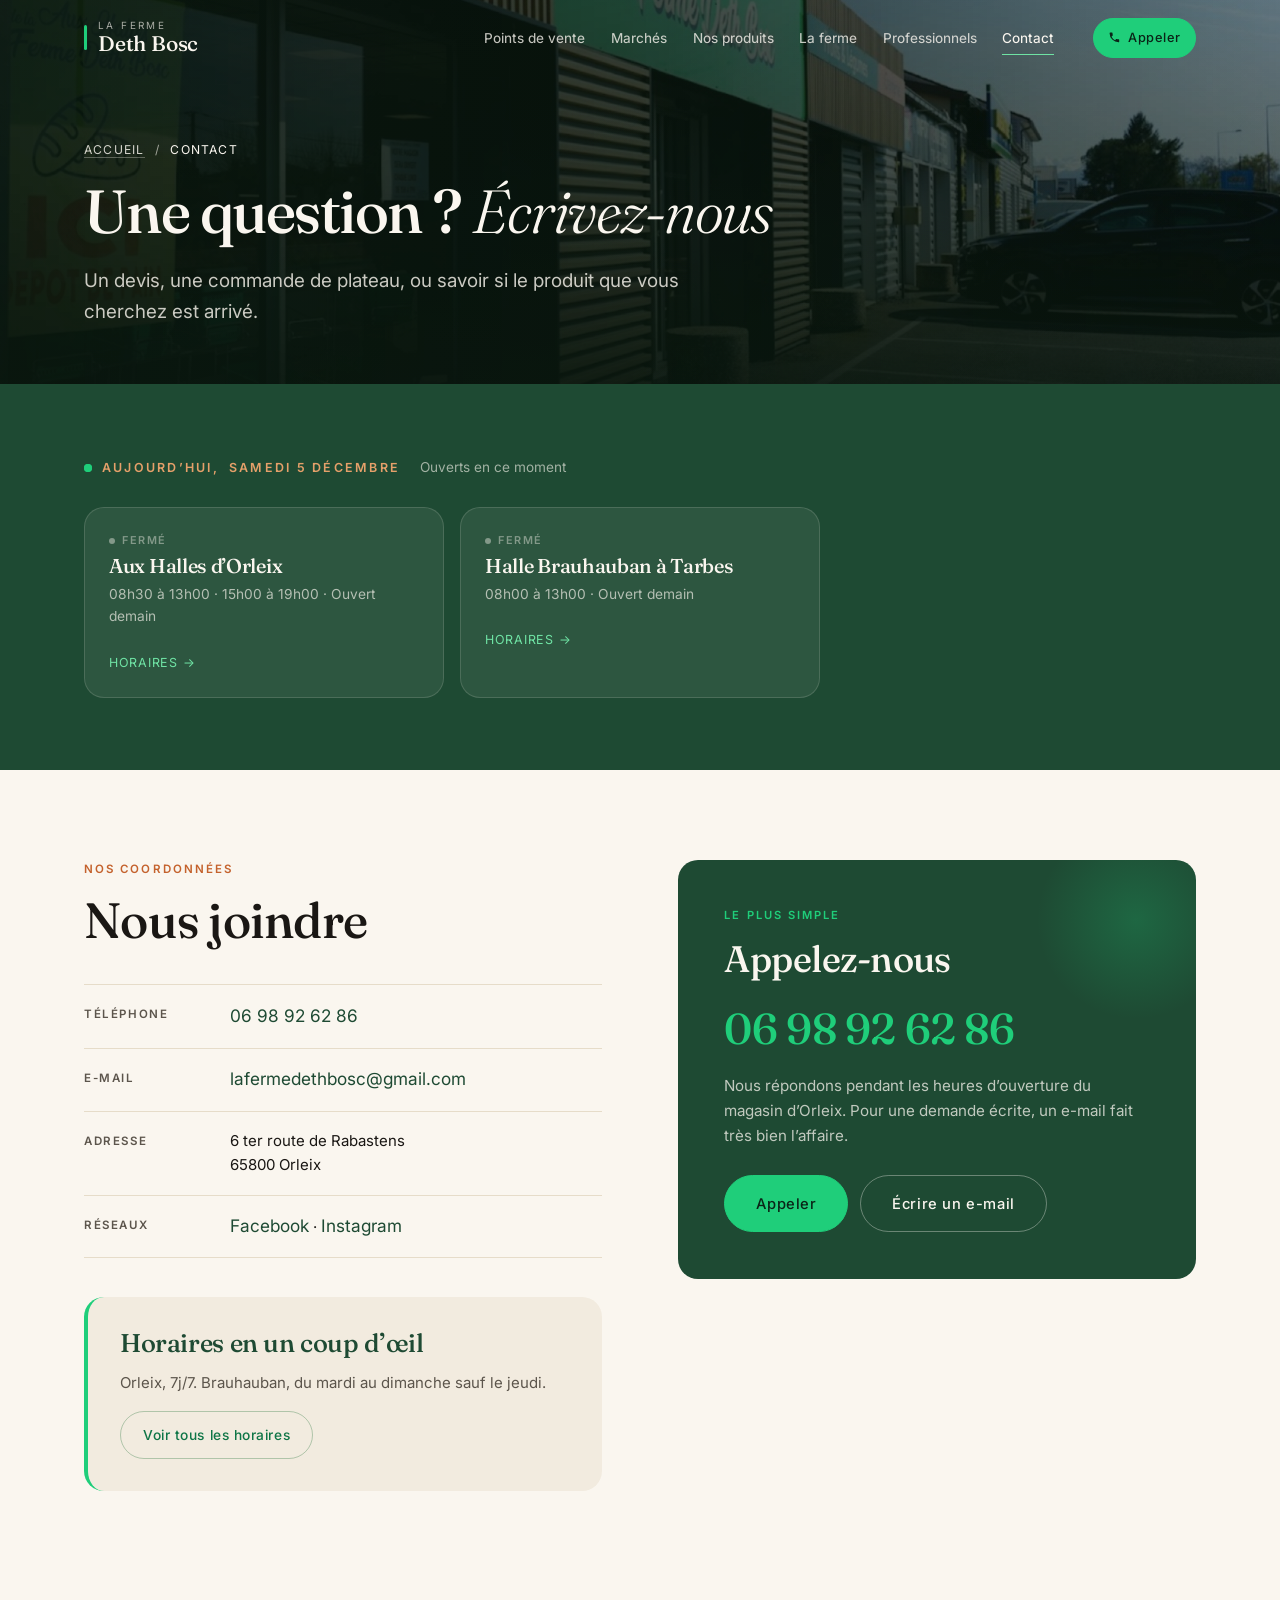
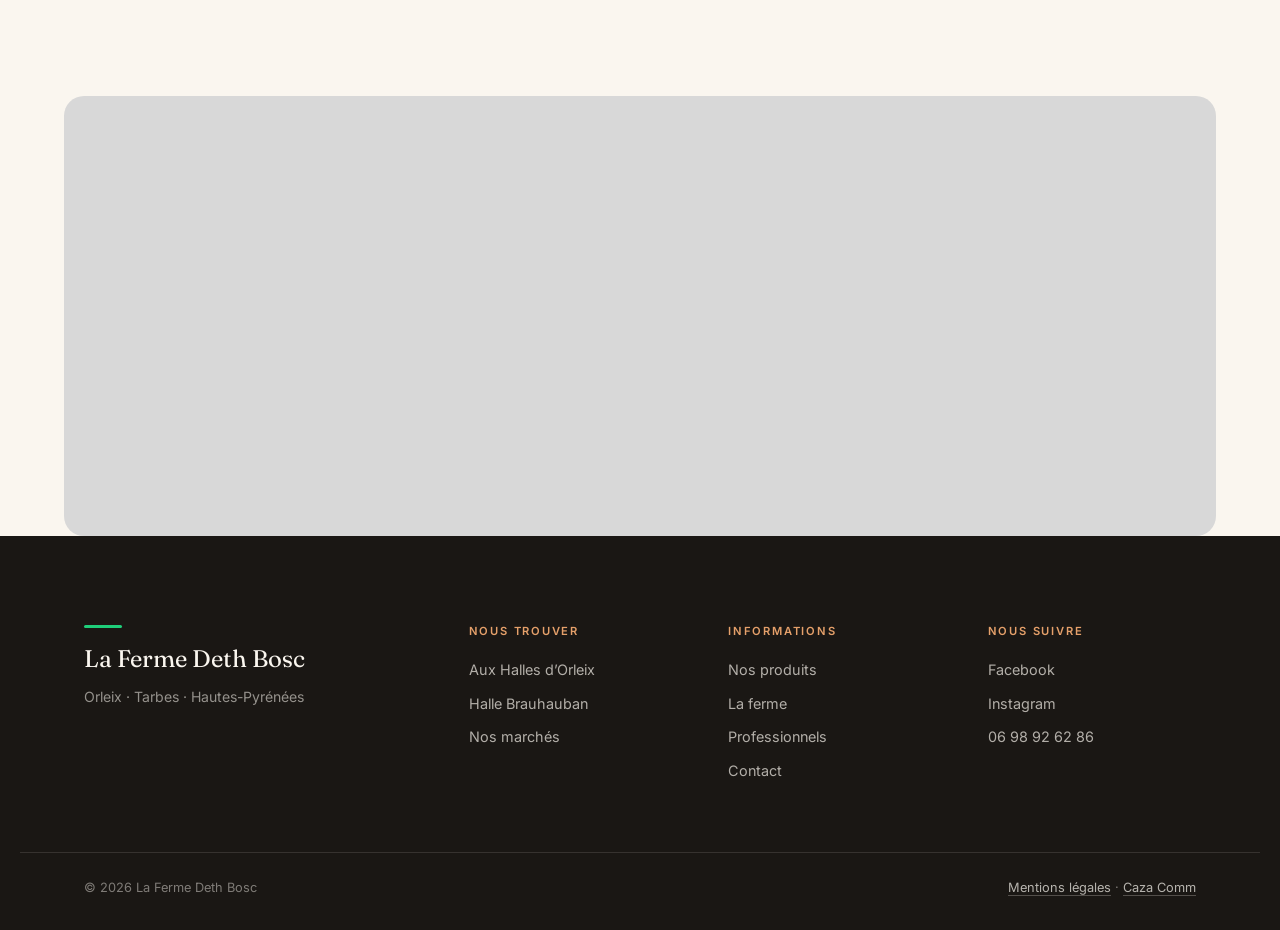
==== commit 382968fc: "V1.10 : nouveau numéro et nouveaux horaires du magasin d'Orleix Demande du client le 7 octobre.  NUM" ====
--- a/contact.html
+++ b/contact.html
@@ -5,7 +5,7 @@
 <meta name="viewport" content="width=device-width, initial-scale=1">
 <title>Contact | La Ferme Deth Bosc, Orleix et Tarbes</title>
 <meta name="description" content="Contactez la Ferme Deth Bosc : téléphone, e-mail, adresse du magasin d’Orleix et formulaire pour vos demandes de devis ou de commandes.">
-<link rel="canonical" href="https://cazacomm.github.io/ferme-deth-bosc/contact.html">
+<link rel="canonical" href="https://lafermedethbosc.fr/contact.html">
 <meta name="theme-color" content="#1F3D2B">
 
 <meta property="og:type" content="website">
@@ -13,8 +13,8 @@
 <meta property="og:site_name" content="La Ferme Deth Bosc">
 <meta property="og:title" content="Contact | La Ferme Deth Bosc, Orleix et Tarbes">
 <meta property="og:description" content="Contactez la Ferme Deth Bosc : téléphone, e-mail, adresse du magasin d’Orleix et formulaire pour vos demandes de devis ou de commandes.">
-<meta property="og:url" content="https://cazacomm.github.io/ferme-deth-bosc/contact.html">
-<meta property="og:image" content="https://cazacomm.github.io/ferme-deth-bosc/assets/img/og-image.jpg">
+<meta property="og:url" content="https://lafermedethbosc.fr/contact.html">
+<meta property="og:image" content="https://lafermedethbosc.fr/assets/img/og-image.jpg">
 <meta name="twitter:card" content="summary_large_image">
 
 <link rel="icon" href="assets/img/favicon.svg" type="image/svg+xml">
@@ -51,7 +51,7 @@
       <a href="contact.html" class="is-active" aria-current="page">Contact</a>
     </nav>
 
-    <a class="btn btn--sm btn--solid header-cta" href="tel:+33651261773">
+    <a class="btn btn--sm btn--solid header-cta" href="tel:+33698926286">
       <svg viewBox="0 0 24 24" aria-hidden="true" class="ico"><path d="M6.6 10.8a15.1 15.1 0 0 0 6.6 6.6l2.2-2.2a1 1 0 0 1 1-.25 11.4 11.4 0 0 0 3.6.58 1 1 0 0 1 1 1V20a1 1 0 0 1-1 1A17 17 0 0 1 3 4a1 1 0 0 1 1-1h3.5a1 1 0 0 1 1 1c0 1.25.2 2.46.57 3.6a1 1 0 0 1-.25 1z"/></svg>
       <span>Appeler</span>
     </a>
@@ -100,7 +100,7 @@
       <ul class="contact__list reveal">
         <li>
           <span class="contact__lab">Téléphone</span>
-          <a href="tel:+33651261773">06 51 26 17 73</a>
+          <a href="tel:+33698926286">06 98 92 62 86</a>
         </li>
         <li>
           <span class="contact__lab">E-mail</span>
@@ -126,10 +126,10 @@
     <aside class="callcard reveal">
       <p class="callcard__kicker">Le plus simple</p>
       <h2 class="callcard__title">Appelez-nous</h2>
-      <p class="callcard__num"><a href="tel:+33651261773">06 51 26 17 73</a></p>
+      <p class="callcard__num"><a href="tel:+33698926286">06 98 92 62 86</a></p>
       <p class="callcard__txt">Nous répondons pendant les heures d’ouverture du magasin d’Orleix. Pour une demande écrite, un e-mail fait très bien l’affaire.</p>
       <div class="callcard__actions">
-        <a class="btn btn--solid btn--lg" href="tel:+33651261773">Appeler</a>
+        <a class="btn btn--solid btn--lg" href="tel:+33698926286">Appeler</a>
         <a class="btn btn--ghost btn--lg" href="mailto:lafermedethbosc@gmail.com">Écrire un e-mail</a>
       </div>
     </aside>
@@ -172,7 +172,7 @@
       <h3>Nous suivre</h3>
       <a href="https://www.facebook.com/laFermeDethBosc/" target="_blank" rel="noopener">Facebook</a>
       <a href="https://www.instagram.com/lafermedethbosc/" target="_blank" rel="noopener">Instagram</a>
-      <a href="tel:+33651261773">06 51 26 17 73</a>
+      <a href="tel:+33698926286">06 98 92 62 86</a>
     </div>
   </div>
   <div class="shell footer__bottom">
--- a/assets/css/style.css
+++ b/assets/css/style.css
@@ -844,17 +844,44 @@
   padding:clamp(60px,8vw,120px) 0 clamp(48px,6vw,88px);
   overflow:hidden;
 }
-.section--social .sec-head{ margin-bottom:clamp(32px,4vw,54px); }
+.section--social .sec-head{ margin-bottom:clamp(24px,3vw,42px); }
+
+/* Sur l'accueil, le bandeau vidéo suit directement le bandeau du jour.
+   Les deux sont verts : on resserre la jointure pour qu'ils forment
+   une seule zone plutôt que deux blocs séparés par du vide. */
+.today + .section--social{ padding-top:0; }
+/* le titre de cette section tient sur une ligne, il n'a pas à subir
+   la largeur de lecture imposée aux paragraphes */
+.section--social .sec-head{ max-width:none; }
 
 .reels{
   position:relative;
+  padding-inline:var(--gutter);
+  -webkit-user-select:none; user-select:none;
+}
+
+/* Ordinateur : la bande glisse, le conteneur ne défile pas */
+.reels--glisse{
   overflow:hidden;
-  padding-inline:var(--gutter);
   cursor:grab;
-  touch-action:pan-y;           /* le doigt peut toujours faire défiler la page */
-  -webkit-user-select:none; user-select:none;
-}
-.reels.is-dragging{ cursor:grabbing; }
+  touch-action:pan-y;
+}
+.reels--glisse.is-dragging{ cursor:grabbing; }
+.reels--glisse .reels__track{ will-change:transform; }
+
+/* Tactile : défilement natif. Aucune transformation sur le conteneur
+   des vidéos, sinon Safari iOS n'en repeint jamais le calque et les
+   vidéos restent bloquées sur leur première image. */
+.reels--scroll{
+  overflow-x:auto; overflow-y:hidden;
+  -webkit-overflow-scrolling:touch;
+  scroll-snap-type:x proximity;
+  scrollbar-width:none;
+  scroll-behavior:auto;
+}
+.reels--scroll::-webkit-scrollbar{ display:none; }
+.reels--scroll .reel{ scroll-snap-align:start; }
+.reels--scroll .reels__track{ transform:none !important; will-change:auto; }
 .reels:focus-visible{ outline:2px solid var(--green-clair); outline-offset:-4px; }
 
 /* Voiles latéraux : un dégradé posé par-dessus, plutôt qu'un masque CSS
@@ -864,13 +891,14 @@
   content:""; position:absolute; top:0; bottom:0; width:clamp(24px,6vw,90px);
   z-index:3; pointer-events:none;
 }
-.reels::before{ left:0;  background:linear-gradient(to right, var(--green), rgba(30,74,51,0)); }
-.reels::after { right:0; background:linear-gradient(to left,  var(--green), rgba(30,74,51,0)); }
+.reels--glisse::before{ left:0;  background:linear-gradient(to right, var(--green), rgba(30,74,51,0)); }
+.reels--glisse::after { right:0; background:linear-gradient(to left,  var(--green), rgba(30,74,51,0)); }
+.reels--scroll::before,
+.reels--scroll::after{ display:none; }
 
 .reels__track{
   display:flex; gap:clamp(12px,1.4vw,18px);
   width:max-content; padding-block:4px;
-  will-change:transform;
 }
 
 .reel{
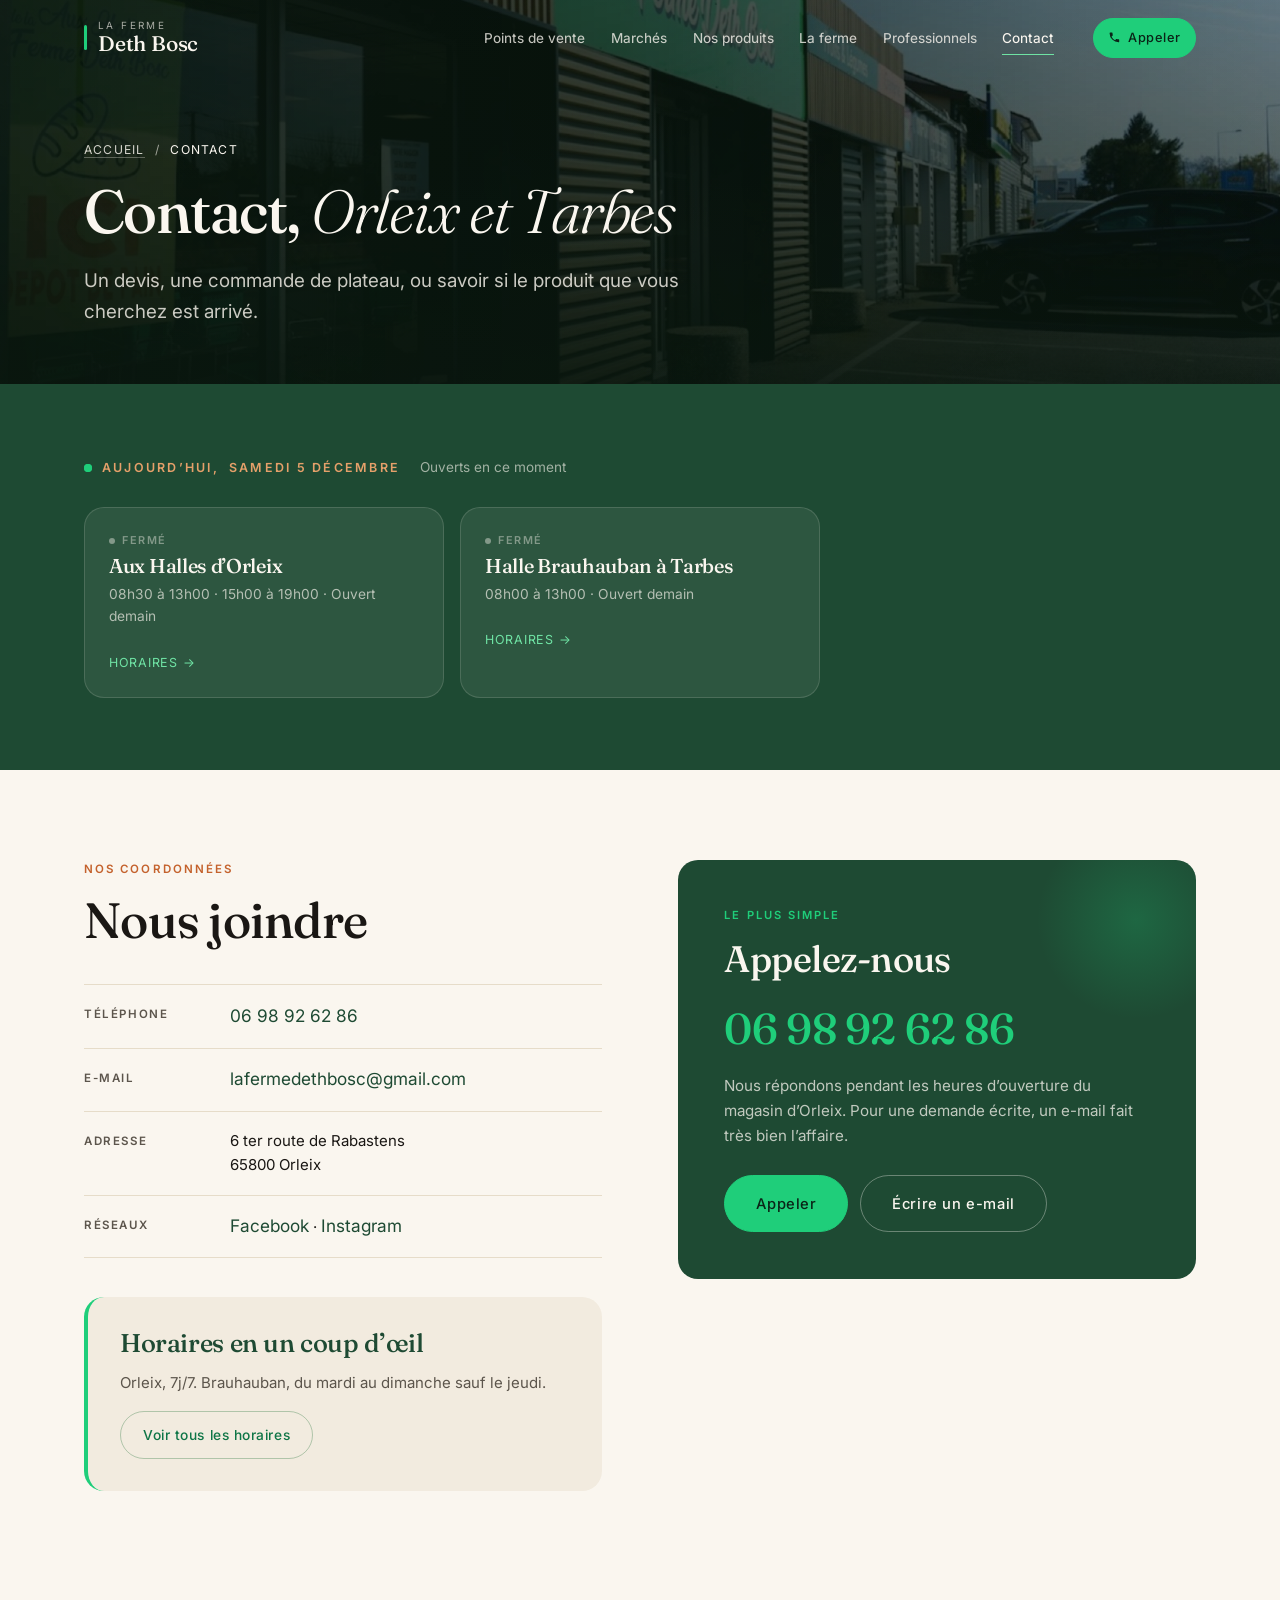
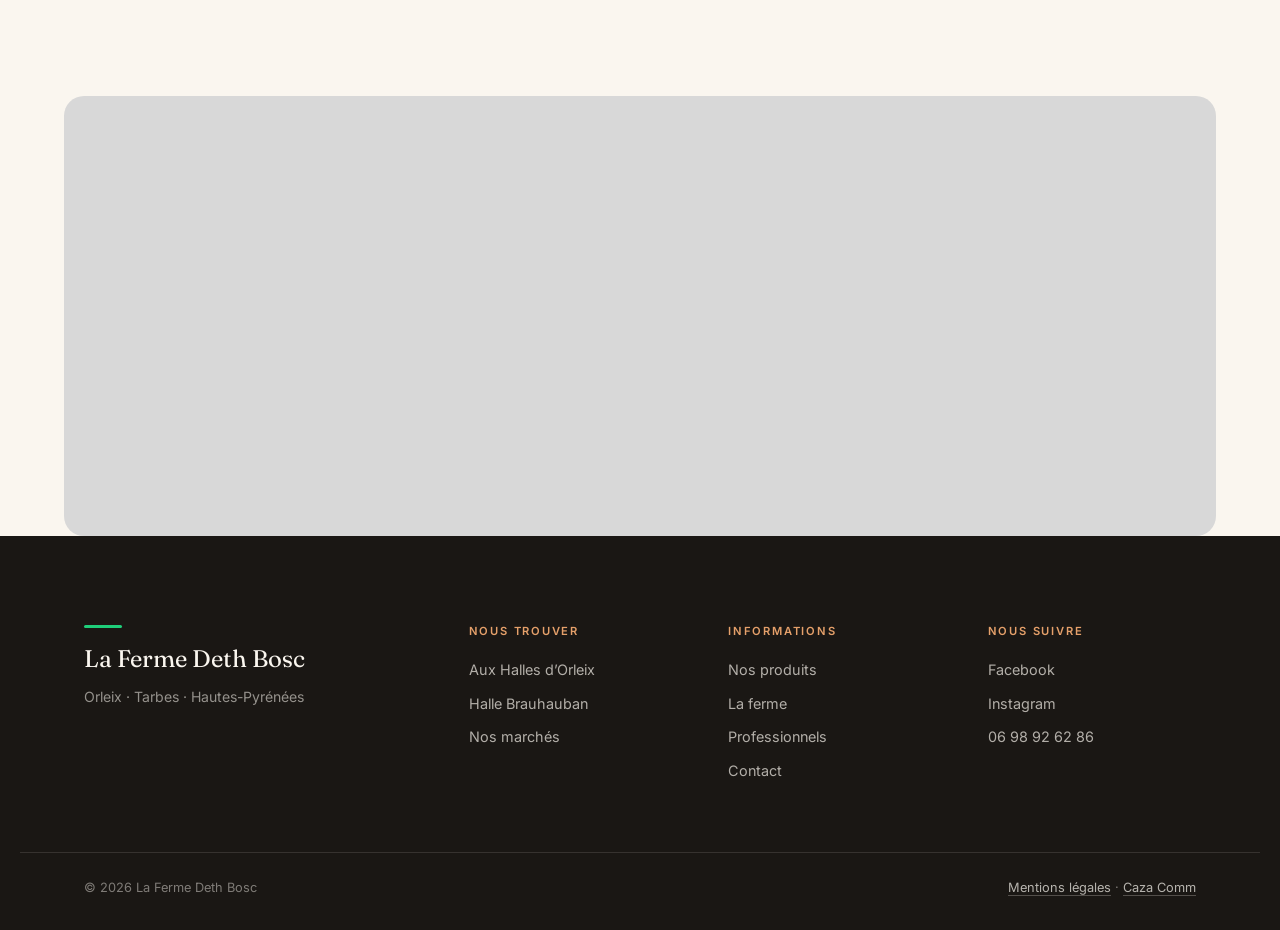
==== commit 9ff73573: "V1.11 : passage de référencement naturel TITRES ET DESCRIPTIONS Les huit titres dépassaient ce que G" ====
--- a/contact.html
+++ b/contact.html
@@ -3,18 +3,19 @@
 <head>
 <meta charset="utf-8">
 <meta name="viewport" content="width=device-width, initial-scale=1">
-<title>Contact | La Ferme Deth Bosc, Orleix et Tarbes</title>
-<meta name="description" content="Contactez la Ferme Deth Bosc : téléphone, e-mail, adresse du magasin d’Orleix et formulaire pour vos demandes de devis ou de commandes.">
+<title>Contact et horaires, Orleix et Tarbes | Ferme Deth Bosc</title>
+<meta name="description" content="Appelez la Ferme Deth Bosc au 06 98 92 62 86. Adresse du magasin d'Orleix, horaires du jour, itinéraire et coordonnées pour vos commandes et devis.">
 <link rel="canonical" href="https://lafermedethbosc.fr/contact.html">
 <meta name="theme-color" content="#1F3D2B">
 
 <meta property="og:type" content="website">
 <meta property="og:locale" content="fr_FR">
 <meta property="og:site_name" content="La Ferme Deth Bosc">
-<meta property="og:title" content="Contact | La Ferme Deth Bosc, Orleix et Tarbes">
-<meta property="og:description" content="Contactez la Ferme Deth Bosc : téléphone, e-mail, adresse du magasin d’Orleix et formulaire pour vos demandes de devis ou de commandes.">
+<meta property="og:title" content="Contact et horaires, Orleix et Tarbes | Ferme Deth Bosc">
+<meta property="og:description" content="Appelez la Ferme Deth Bosc au 06 98 92 62 86. Adresse du magasin d'Orleix, horaires du jour, itinéraire et coordonnées pour vos commandes et devis.">
 <meta property="og:url" content="https://lafermedethbosc.fr/contact.html">
 <meta property="og:image" content="https://lafermedethbosc.fr/assets/img/og-image.jpg">
+<meta property="og:image:alt" content="L’étal de fruits et légumes de la Ferme Deth Bosc à Orleix">
 <meta name="twitter:card" content="summary_large_image">
 
 <link rel="icon" href="assets/img/favicon.svg" type="image/svg+xml">
@@ -74,7 +75,7 @@
       <span aria-hidden="true">/</span>
       <span aria-current="page">Contact</span>
     </nav>
-    <h1 class="page-hero__title">Une question&nbsp;? <span class="ital">Écrivez-nous</span></h1>
+    <h1 class="page-hero__title">Contact, <span class="ital">Orleix et Tarbes</span></h1>
     <p class="page-hero__lead">Un devis, une commande de plateau, ou savoir si le produit que vous cherchez est arrivé.</p>
   </div>
 </header>
@@ -146,6 +147,17 @@
 
 </main>
 
+<script type="application/ld+json">
+{
+  "@context": "https://schema.org",
+  "@type": "BreadcrumbList",
+  "itemListElement": [
+    { "@type": "ListItem", "position": 1, "name": "Accueil", "item": "https://lafermedethbosc.fr/" },
+    { "@type": "ListItem", "position": 2, "name": "Contact", "item": "https://lafermedethbosc.fr/contact.html" }
+  ]
+}
+</script>
+
 <!-- ===================================================================
      PIED DE PAGE COMMUN : identique sur toutes les pages.
      =================================================================== -->
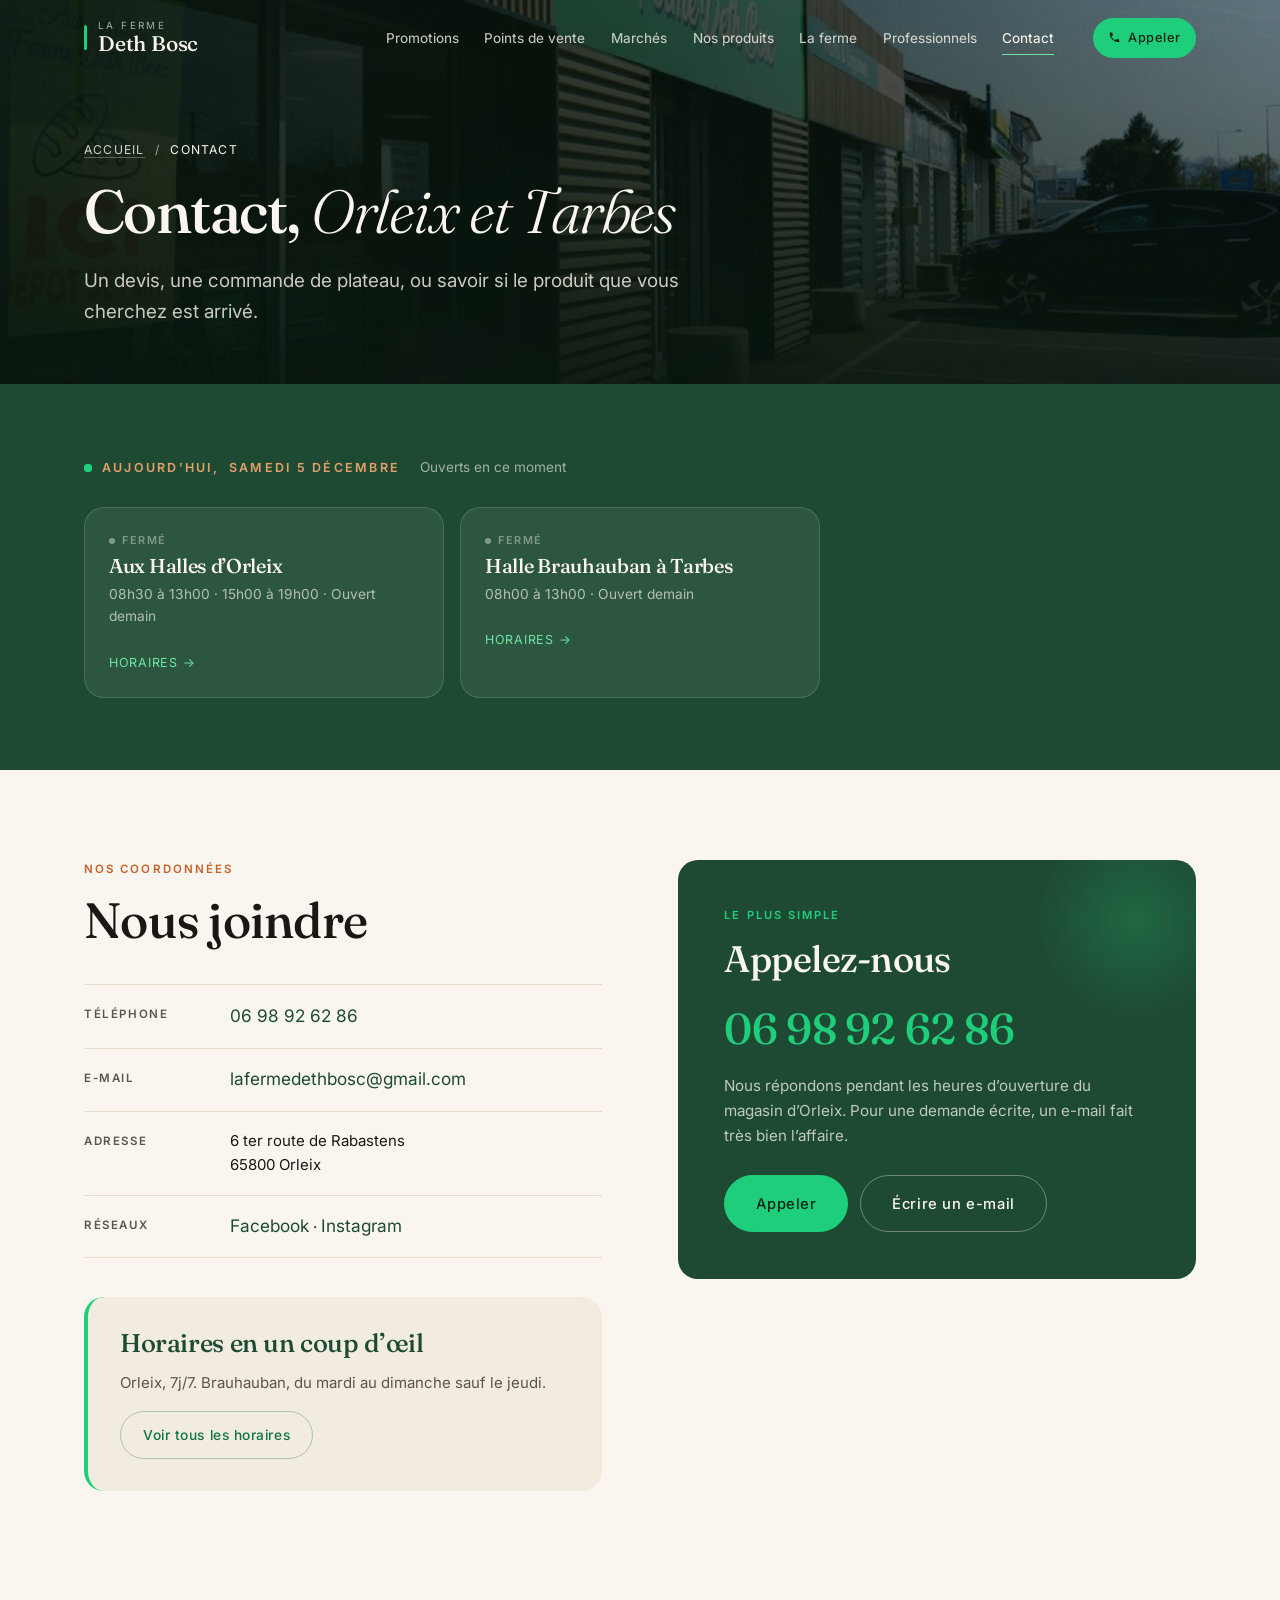
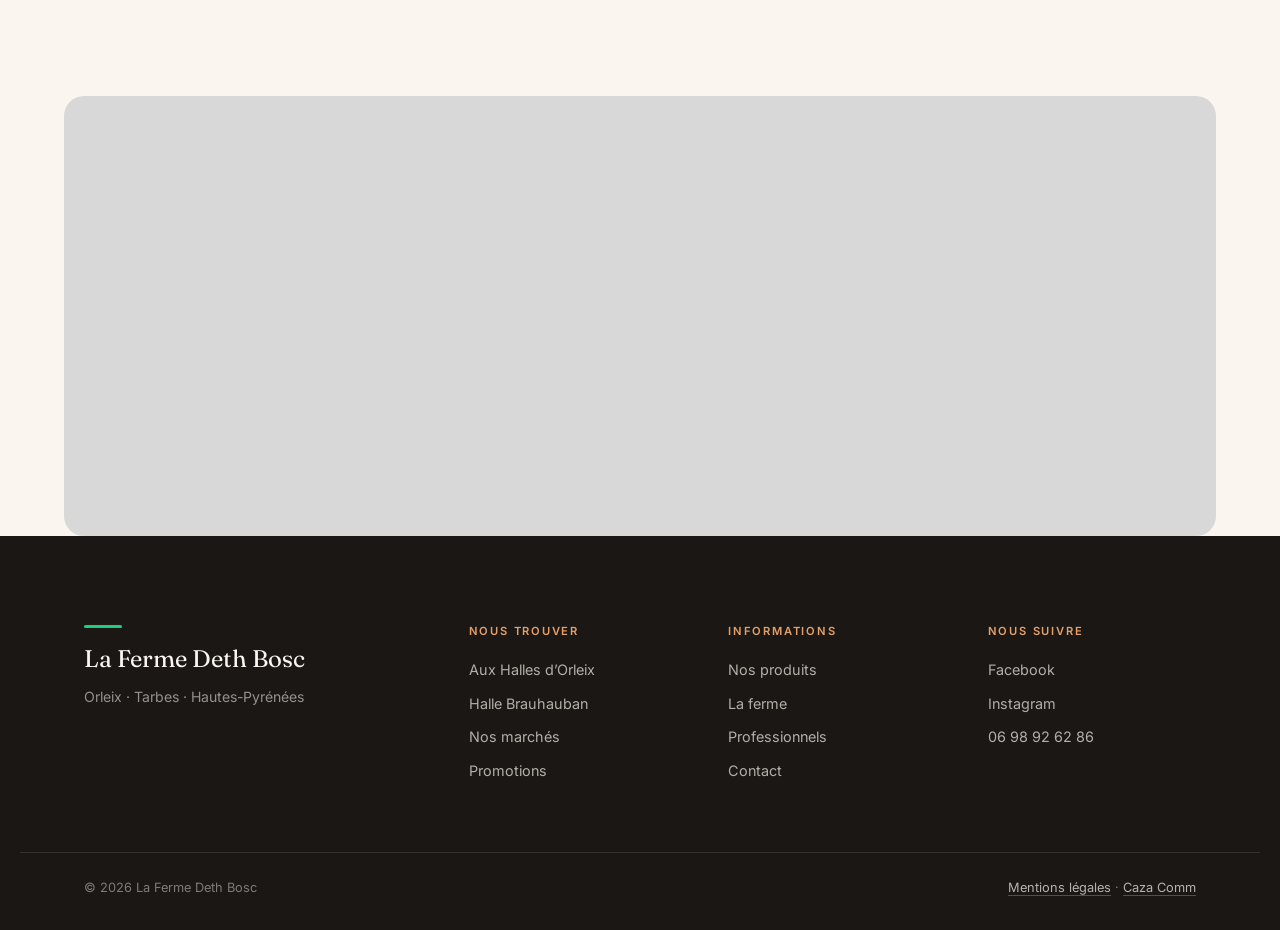
==== commit 9012c263: "V1.12 : page promotions, le catalogue du client refait aux couleurs du site Le client fournit un cat" ====
--- a/contact.html
+++ b/contact.html
@@ -44,6 +44,7 @@
     </a>
 
     <nav class="nav" id="nav" aria-label="Navigation principale">
+      <a href="promotions.html">Promotions</a>
       <a href="points-de-vente.html">Points de vente</a>
       <a href="marches.html">Marchés</a>
       <a href="nos-produits.html">Nos produits</a>
@@ -172,6 +173,7 @@
       <a href="points-de-vente.html">Aux Halles d’Orleix</a>
       <a href="points-de-vente.html#brauhauban">Halle Brauhauban</a>
       <a href="marches.html">Nos marchés</a>
+      <a href="promotions.html">Promotions</a>
     </nav>
     <nav class="footer__col" aria-label="Informations">
       <h3>Informations</h3>
--- a/assets/css/style.css
+++ b/assets/css/style.css
@@ -1006,3 +1006,134 @@
 
   .places > :last-child:nth-child(odd) .place__media img{ aspect-ratio:4/3; }
 }
+
+/* =========================================================
+   CATALOGUE DES PROMOTIONS
+   ========================================================= */
+.catalogue{
+  display:grid; grid-template-columns:1fr minmax(300px,420px);
+  gap:clamp(32px,5vw,72px); align-items:center;
+}
+/* Sans ça, la piste de six pages impose sa largeur à la colonne et la
+   page déborde horizontalement : une piste de grille a min-width:auto. */
+.catalogue > *{ min-width:0; }
+.catalogue__lecteur, .liseuse, .liseuse__piste{ min-width:0; max-width:100%; }
+.catalogue__infos .sec-lead{ margin-bottom:0; }
+.catalogue__cta{ display:flex; flex-wrap:wrap; gap:12px; margin-top:2em; }
+
+.catalogue__lecteur{ width:100%; }
+
+.liseuse{
+  overflow-x:auto; overflow-y:hidden;
+  scroll-snap-type:x mandatory;
+  -webkit-overflow-scrolling:touch;
+  scrollbar-width:none;
+  border-radius:var(--radius-lg);
+}
+.liseuse::-webkit-scrollbar{ display:none; }
+.liseuse:focus-visible{ outline:2px solid var(--green-flash); outline-offset:4px; }
+.liseuse__piste{ display:flex; gap:0; }
+
+/* Une page du catalogue */
+.promo{
+  flex:0 0 100%; scroll-snap-align:center; scroll-snap-stop:always;
+  display:flex; flex-direction:column;
+  aspect-ratio:2/3;
+  background:var(--cream-2); border:1px solid var(--sand);
+  border-radius:var(--radius-lg); overflow:hidden;
+}
+.promo__media{ margin:0; flex:1 1 auto; min-height:0; background:var(--sand); }
+.promo__media img{ width:100%; height:100%; object-fit:cover; display:block; }
+.promo__corps{
+  flex:0 0 auto; text-align:center;
+  padding:clamp(16px,2.6vw,24px) clamp(14px,2.4vw,22px) clamp(18px,2.8vw,26px);
+}
+.promo__nom{
+  font-size:clamp(1.25rem,3.4vw,1.6rem); line-height:1.1; color:var(--green);
+}
+.promo__variete{
+  margin:.4em 0 0; font-size:.72rem; font-weight:600;
+  letter-spacing:.16em; text-transform:uppercase; color:var(--ink-soft);
+}
+.promo__prix{
+  display:inline-flex; flex-direction:column; align-items:center; gap:.1em;
+  margin:1em 0 0; padding:.6em 1.1em;
+  background:var(--green-flash); color:var(--sur-flash);
+  border-radius:var(--radius-btn);
+}
+.promo__montant{
+  font-family:var(--serif); font-weight:600; letter-spacing:-.02em;
+  font-size:clamp(1.9rem,5.2vw,2.5rem); line-height:1;
+}
+.promo__unite{
+  font-size:.7rem; font-weight:600; letter-spacing:.13em; text-transform:uppercase;
+}
+.promo__detail{ white-space:nowrap; }
+
+/* La couverture */
+.promo--couverture{
+  background:var(--green); border-color:var(--green); color:var(--cream);
+  align-items:center; justify-content:center; text-align:center;
+  padding:clamp(24px,5vw,40px); gap:0;
+  position:relative; overflow:hidden;
+}
+.promo--couverture::before{
+  content:""; position:absolute; inset:14px; border:1px solid rgba(111,227,164,.35);
+  border-radius:12px; pointer-events:none;
+}
+.promo--couverture::after{
+  content:""; position:absolute; left:50%; top:-30%; width:130%; aspect-ratio:1;
+  translate:-50% 0; border-radius:50%;
+  background:radial-gradient(circle, rgba(31,206,122,.18), transparent 62%);
+  pointer-events:none;
+}
+.promo__enseigne{
+  margin:0; font-size:.76rem; font-weight:600;
+  letter-spacing:.2em; text-transform:uppercase; color:rgba(250,246,239,.72);
+}
+.promo__marque{
+  margin:.25em 0 0; font-family:var(--serif); font-weight:500;
+  font-size:clamp(1.7rem,5.4vw,2.3rem); line-height:1.05; letter-spacing:-.02em;
+}
+.promo__accroche{
+  margin:1.2em 0 0; font-family:var(--serif); font-style:italic; font-weight:300;
+  font-size:clamp(1.5rem,4.6vw,2rem); line-height:1.12; color:var(--green-clair);
+}
+.promo__dates{
+  margin:1.4em 0 0; padding:.55em 1.2em;
+  background:var(--green-flash); color:var(--sur-flash);
+  border-radius:var(--radius-btn);
+  font-size:.8rem; font-weight:600; letter-spacing:.08em; text-transform:uppercase;
+}
+
+/* Navigation du catalogue */
+.liseuse__nav{
+  display:flex; align-items:center; justify-content:center; gap:clamp(16px,3vw,28px);
+  margin-top:18px;
+}
+.liseuse__fleche{
+  width:46px; height:46px; display:grid; place-items:center;
+  background:var(--green-flash); color:var(--sur-flash);
+  border:0; border-radius:50%; cursor:pointer;
+  transition:background .3s, transform .3s var(--ease), opacity .3s;
+}
+.liseuse__fleche svg{ width:22px; height:22px; fill:currentColor; }
+.liseuse__fleche:hover:not(:disabled){ background:var(--green-flash-2); transform:scale(1.06); }
+.liseuse__fleche:disabled{ background:var(--sand); color:var(--green-soft); cursor:default; }
+.liseuse__compteur{
+  margin:0; min-width:4.5em; text-align:center;
+  font-size:.82rem; font-weight:600; letter-spacing:.12em;
+  color:var(--ink-soft); font-variant-numeric:tabular-nums;
+}
+.liseuse__aide{
+  margin:.9em 0 0; text-align:center;
+  font-size:.78rem; font-style:italic; color:var(--ink-soft);
+}
+
+@media (max-width:860px){
+  .catalogue{ grid-template-columns:1fr; }
+  .catalogue__lecteur{ max-width:420px; margin-inline:auto; }
+}
+@media (prefers-reduced-motion:reduce){
+  .liseuse{ scroll-behavior:auto; }
+}
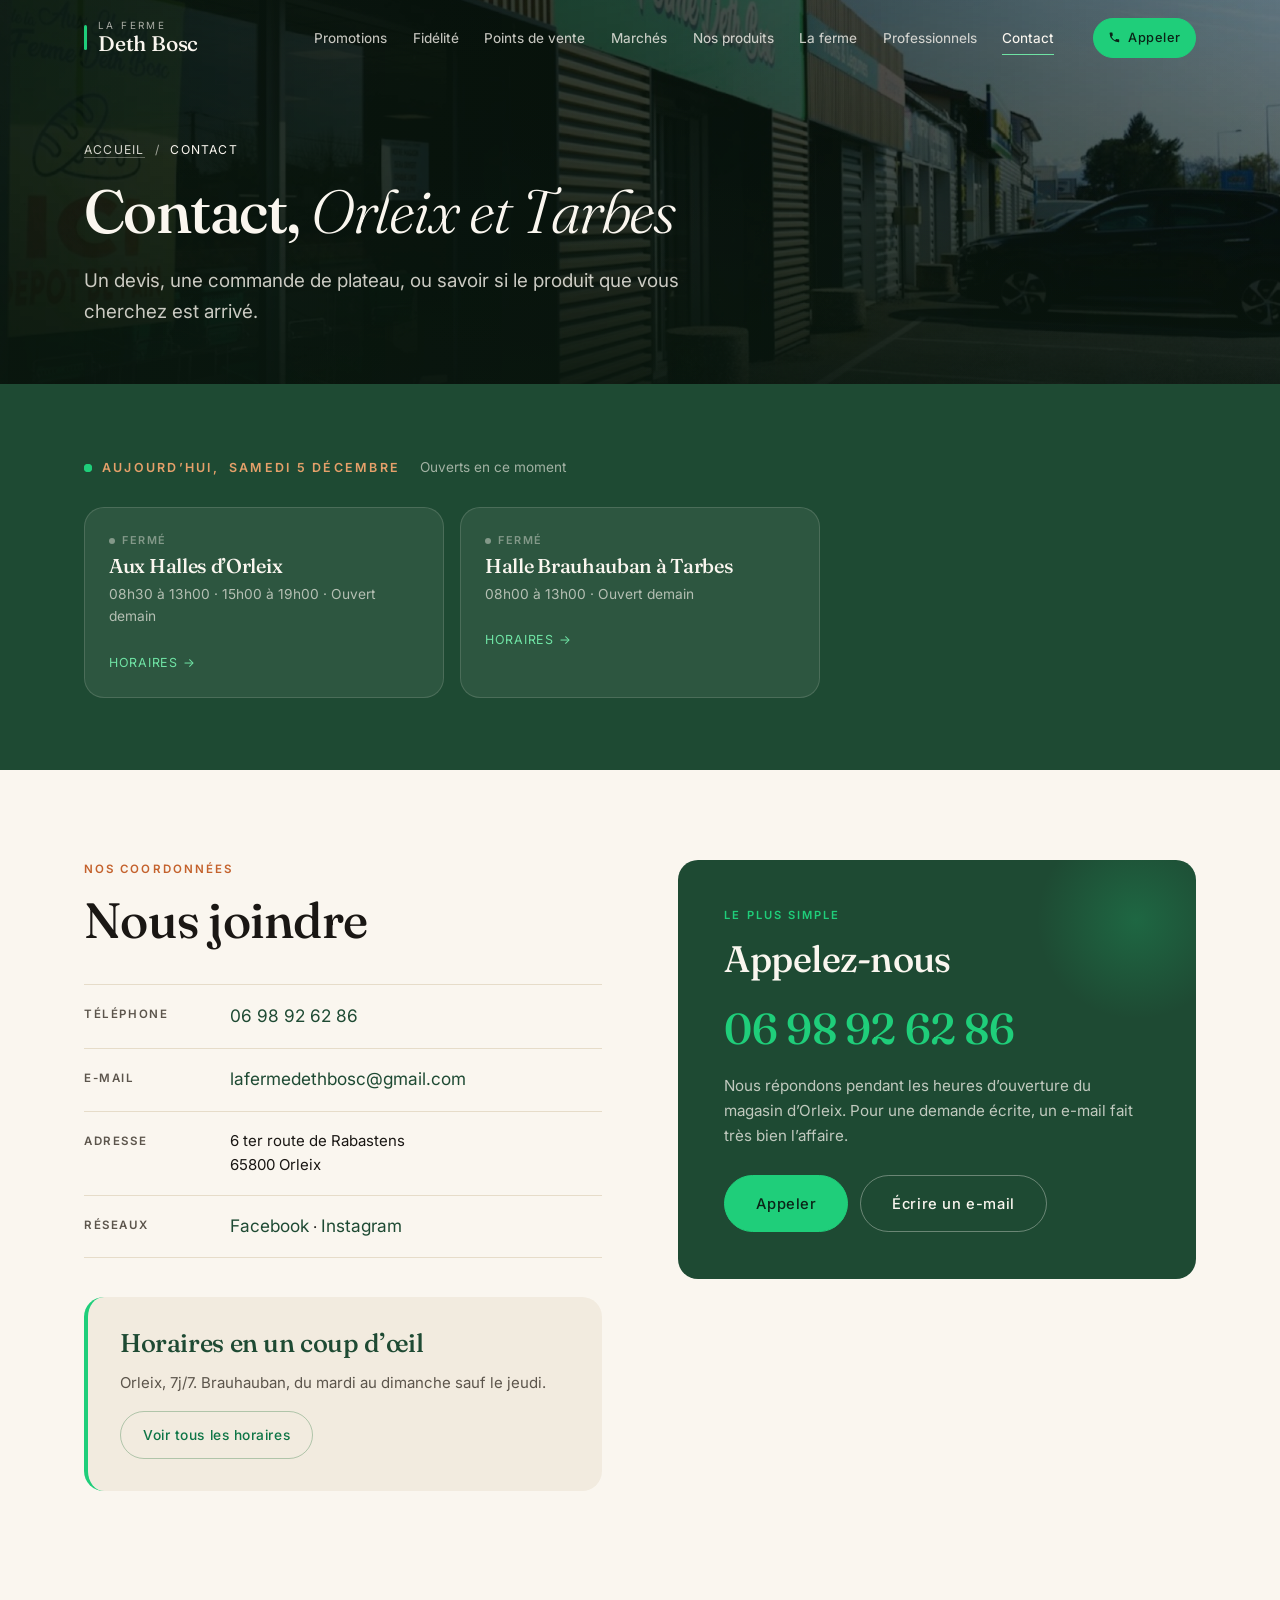
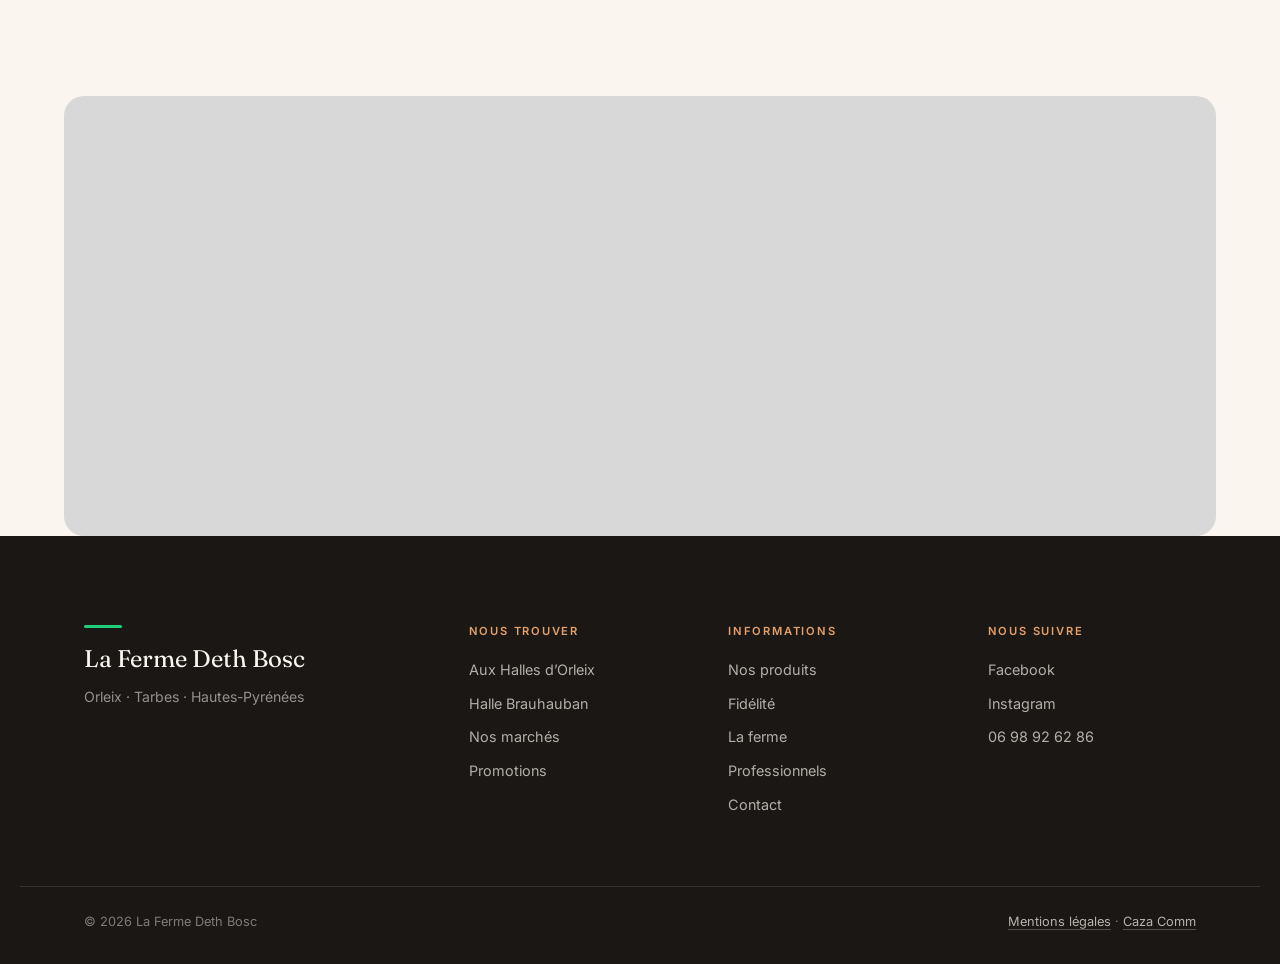
==== commit 5633c414: "V1.15 : le programme de fidélité Le client a lancé un programme de fidélité au magasin d'Orleix et v" ====
--- a/contact.html
+++ b/contact.html
@@ -45,6 +45,7 @@
 
     <nav class="nav" id="nav" aria-label="Navigation principale">
       <a href="promotions.html">Promotions</a>
+      <a href="fidelite.html">Fidélité</a>
       <a href="points-de-vente.html">Points de vente</a>
       <a href="marches.html">Marchés</a>
       <a href="nos-produits.html">Nos produits</a>
@@ -178,6 +179,7 @@
     <nav class="footer__col" aria-label="Informations">
       <h3>Informations</h3>
       <a href="nos-produits.html">Nos produits</a>
+      <a href="fidelite.html">Fidélité</a>
       <a href="la-ferme.html">La ferme</a>
       <a href="professionnels.html">Professionnels</a>
       <a href="contact.html">Contact</a>
--- a/assets/css/style.css
+++ b/assets/css/style.css
@@ -735,6 +735,14 @@
 .callcard .btn--ghost:hover{ background:rgba(250,246,239,.12); border-color:var(--cream); color:var(--cream); }
 
 @media (max-width:860px){ .contact__grid{ grid-template-columns:1fr; } }
+/* Même piège que pour le catalogue : une piste de grille a min-width:auto,
+   et l'adresse e-mail insécable débordait de deux pixels sur mobile. */
+.contact__grid > *{ min-width:0; }
+.contact__list a{ overflow-wrap:anywhere; }
+@media (max-width:520px){
+  .contact__list li{ grid-template-columns:1fr; gap:4px; }
+  .contact__lab{ padding-top:0; }
+}
 
 .map{
   height:clamp(300px,38vw,440px); background:var(--sand);
@@ -1034,77 +1042,40 @@
 .liseuse:focus-visible{ outline:2px solid var(--green-flash); outline-offset:4px; }
 .liseuse__piste{ display:flex; gap:0; }
 
-/* Une page du catalogue */
+/* Une page du catalogue : le visuel fourni par le client, présenté
+   dans un cadre aux couleurs du site. */
 .promo{
   flex:0 0 100%; scroll-snap-align:center; scroll-snap-stop:always;
-  display:flex; flex-direction:column;
-  aspect-ratio:2/3;
+  margin:0; border-radius:var(--radius-lg); overflow:hidden;
   background:var(--cream-2); border:1px solid var(--sand);
-  border-radius:var(--radius-lg); overflow:hidden;
-}
-.promo__media{ margin:0; flex:1 1 auto; min-height:0; background:var(--sand); }
-.promo__media img{ width:100%; height:100%; object-fit:cover; display:block; }
-.promo__corps{
-  flex:0 0 auto; text-align:center;
-  padding:clamp(16px,2.6vw,24px) clamp(14px,2.4vw,22px) clamp(18px,2.8vw,26px);
-}
-.promo__nom{
-  font-size:clamp(1.25rem,3.4vw,1.6rem); line-height:1.1; color:var(--green);
-}
-.promo__variete{
-  margin:.4em 0 0; font-size:.72rem; font-weight:600;
-  letter-spacing:.16em; text-transform:uppercase; color:var(--ink-soft);
-}
-.promo__prix{
-  display:inline-flex; flex-direction:column; align-items:center; gap:.1em;
-  margin:1em 0 0; padding:.6em 1.1em;
-  background:var(--green-flash); color:var(--sur-flash);
-  border-radius:var(--radius-btn);
-}
-.promo__montant{
-  font-family:var(--serif); font-weight:600; letter-spacing:-.02em;
-  font-size:clamp(1.9rem,5.2vw,2.5rem); line-height:1;
-}
-.promo__unite{
-  font-size:.7rem; font-weight:600; letter-spacing:.13em; text-transform:uppercase;
-}
-.promo__detail{ white-space:nowrap; }
-
-/* La couverture */
-.promo--couverture{
-  background:var(--green); border-color:var(--green); color:var(--cream);
-  align-items:center; justify-content:center; text-align:center;
-  padding:clamp(24px,5vw,40px); gap:0;
-  position:relative; overflow:hidden;
-}
-.promo--couverture::before{
-  content:""; position:absolute; inset:14px; border:1px solid rgba(111,227,164,.35);
-  border-radius:12px; pointer-events:none;
-}
-.promo--couverture::after{
-  content:""; position:absolute; left:50%; top:-30%; width:130%; aspect-ratio:1;
-  translate:-50% 0; border-radius:50%;
-  background:radial-gradient(circle, rgba(31,206,122,.18), transparent 62%);
-  pointer-events:none;
-}
-.promo__enseigne{
-  margin:0; font-size:.76rem; font-weight:600;
-  letter-spacing:.2em; text-transform:uppercase; color:rgba(250,246,239,.72);
-}
-.promo__marque{
-  margin:.25em 0 0; font-family:var(--serif); font-weight:500;
-  font-size:clamp(1.7rem,5.4vw,2.3rem); line-height:1.05; letter-spacing:-.02em;
-}
-.promo__accroche{
-  margin:1.2em 0 0; font-family:var(--serif); font-style:italic; font-weight:300;
-  font-size:clamp(1.5rem,4.6vw,2rem); line-height:1.12; color:var(--green-clair);
-}
-.promo__dates{
-  margin:1.4em 0 0; padding:.55em 1.2em;
-  background:var(--green-flash); color:var(--sur-flash);
-  border-radius:var(--radius-btn);
-  font-size:.8rem; font-weight:600; letter-spacing:.08em; text-transform:uppercase;
-}
+}
+.promo--visuel img{
+  display:block; width:100%; height:auto; aspect-ratio:2/3; object-fit:cover;
+}
+
+/* La même liste d'offres, en texte : lisible sans ouvrir les visuels,
+   et c'est ce que les moteurs de recherche indexent. */
+.offres{ margin:2em 0 0; border-top:1px solid var(--sand); }
+/* Deux colonnes figées : le nom peut passer à la ligne autant qu'il veut,
+   la colonne des prix reste alignée. En flex, une offre au libellé plus
+   long renvoyait son prix à la ligne et cassait la colonne. */
+.offre{
+  display:grid; grid-template-columns:1fr auto; column-gap:16px;
+  align-items:baseline;
+  padding:.8em 0; border-bottom:1px solid var(--sand);
+}
+.offre__nom{ font-family:var(--serif); font-size:1.05rem; color:var(--green); }
+.offre__sous{
+  display:block; font-family:var(--sans); font-size:.72rem; font-weight:500;
+  letter-spacing:.05em; text-transform:uppercase; color:var(--ink-soft);
+  margin-top:.3em;
+}
+.offre__prix{ text-align:right; white-space:nowrap; }
+.offre__prix strong{
+  font-family:var(--serif); font-size:1.2rem; font-weight:600; color:var(--green-vif);
+}
+.offre__unite{ display:block; font-size:.76rem; color:var(--ink-soft); margin-top:.15em; }
+.offre__detail{ display:block; font-size:.72rem; color:var(--ink-soft); margin-top:.1em; }
 
 /* Navigation du catalogue */
 .liseuse__nav{
@@ -1130,10 +1101,43 @@
   font-size:.78rem; font-style:italic; color:var(--ink-soft);
 }
 
+/* Pastilles de page */
+.liseuse__puces{
+  display:flex; justify-content:center; flex-wrap:wrap; gap:9px; margin-top:16px;
+}
+.liseuse__puce{
+  width:9px; height:9px; padding:0; border:0; border-radius:50%;
+  background:var(--sand); cursor:pointer;
+  transition:background .3s, transform .3s var(--ease);
+}
+.liseuse__puce:hover{ background:var(--green-soft); }
+.liseuse__puce[aria-current="true"]{ background:var(--green-flash); transform:scale(1.35); }
+
 @media (max-width:860px){
   .catalogue{ grid-template-columns:1fr; }
-  .catalogue__lecteur{ max-width:420px; margin-inline:auto; }
+  /* Les visuels passent devant le texte : c'est eux qui donnent envie
+     de rester sur la page, les laisser sous la liste les rendait
+     invisibles sur un téléphone. */
+  .catalogue__lecteur{ order:-1; max-width:310px; margin-inline:auto; }
+  .catalogue__infos{ margin-top:2.2em; }
+
+  .offre{ padding:.7em 0; column-gap:12px; }
+  .offre__nom{ font-size:.96rem; }
+  .offre__sous{ font-size:.66rem; letter-spacing:.04em; }
+  .offre__prix strong{ font-size:1.05rem; }
+  .offre__unite{ font-size:.7rem; }
+  .offre__detail{ font-size:.66rem; }
+
+  /* Deux boutons de même largeur, côte à côte, plutôt que deux pavés
+     collés à gauche. */
+  .catalogue__cta{ display:grid; grid-template-columns:1fr 1fr; gap:10px; }
+  .catalogue__cta .btn{ padding:.85em .6em; font-size:.8rem; text-align:center; }
 }
 @media (prefers-reduced-motion:reduce){
   .liseuse{ scroll-behavior:auto; }
 }
+
+/* ---------- Fidélité ---------- */
+.pillars__grid--4 > :last-child:nth-child(odd){ grid-column:auto; }
+@media (min-width:1001px){ .pillars__grid--4{ grid-template-columns:repeat(4,1fr); } }
+@media (max-width:860px){ .fid__grid .callcard{ order:-1; margin-bottom:2.4em; } }
